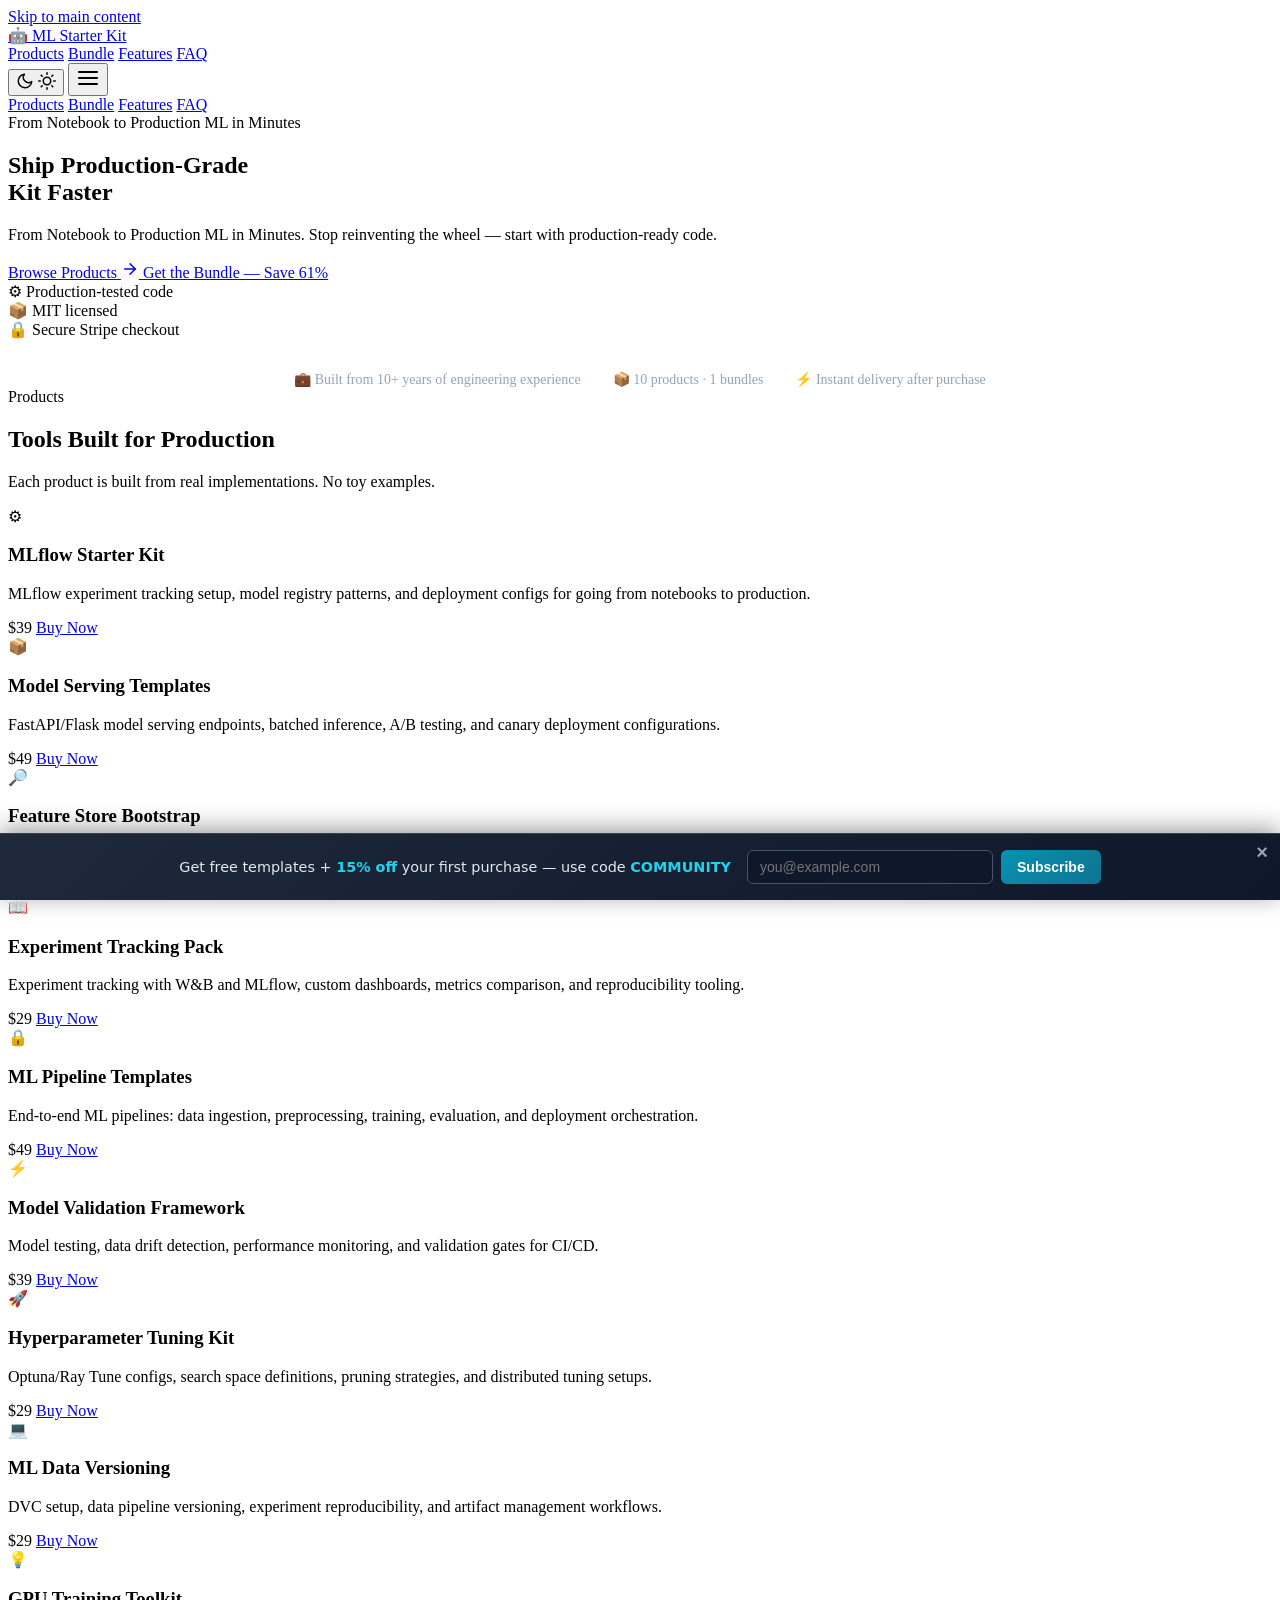
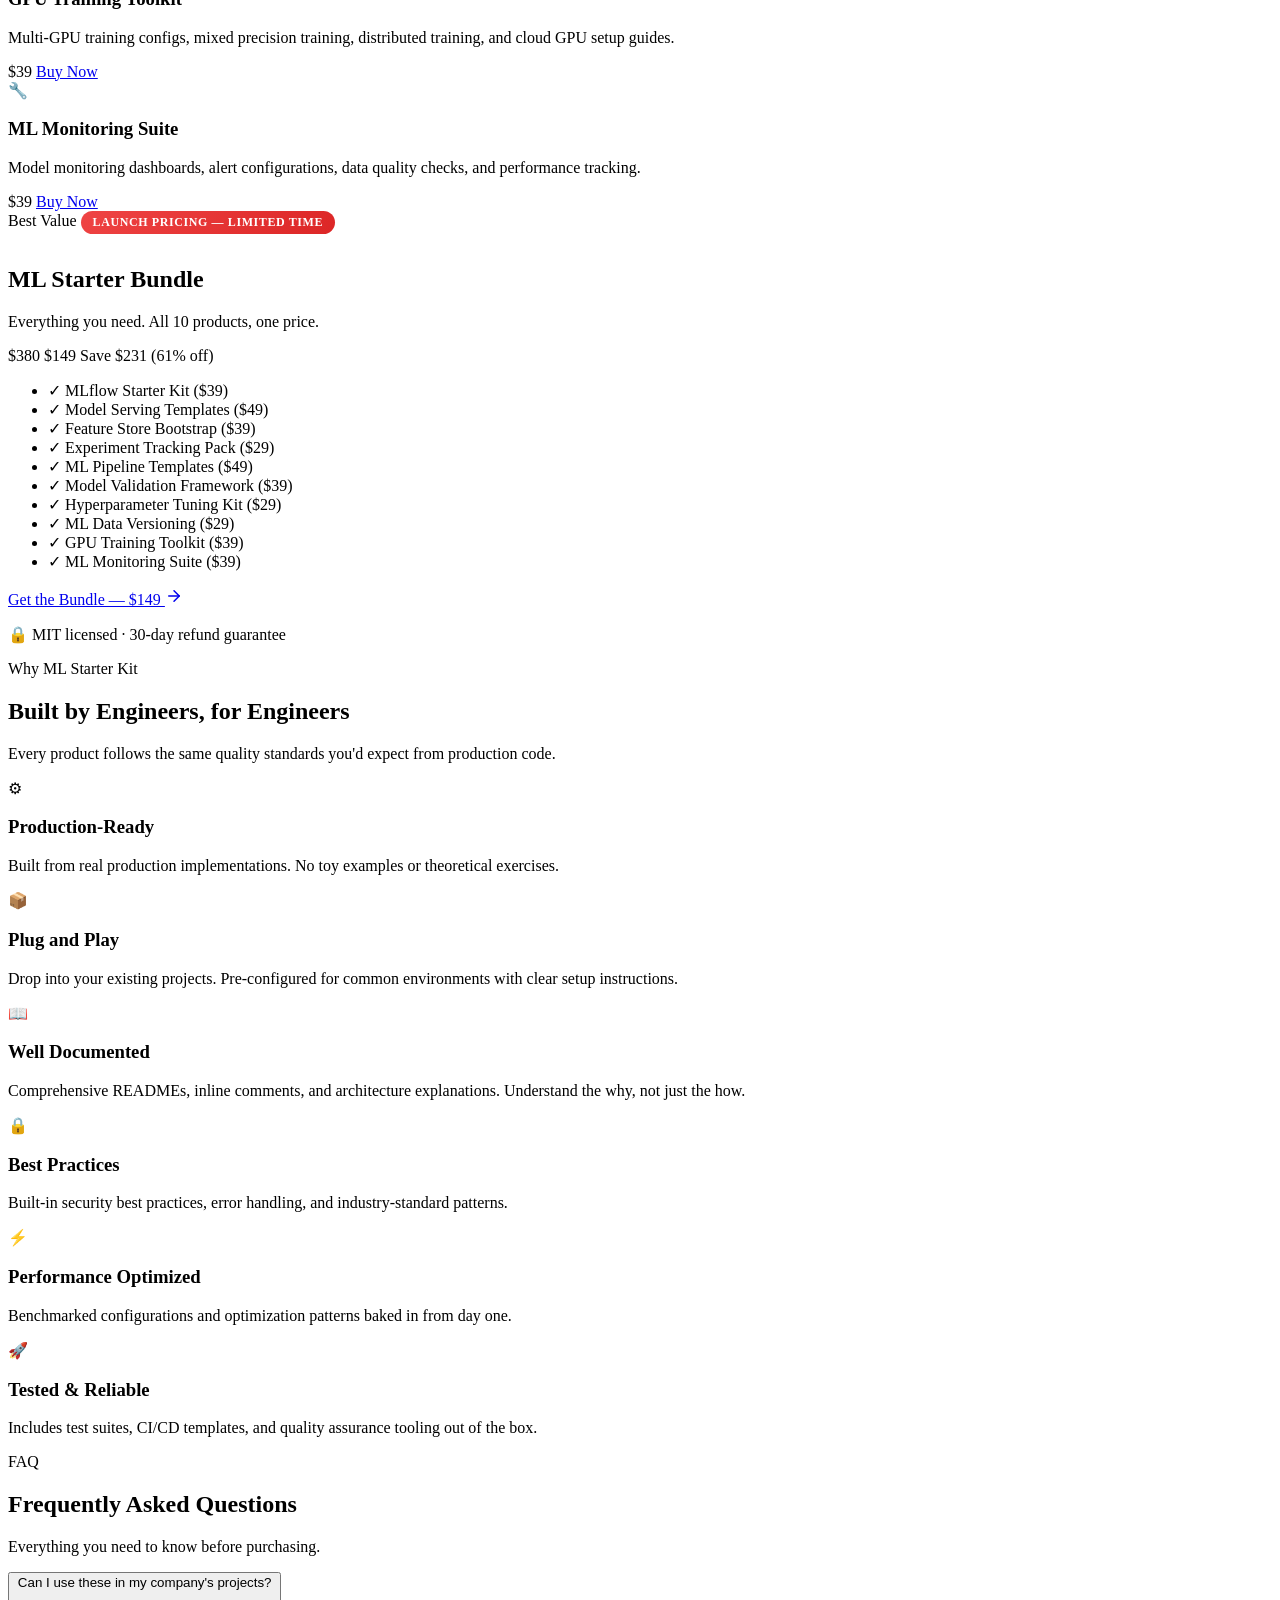
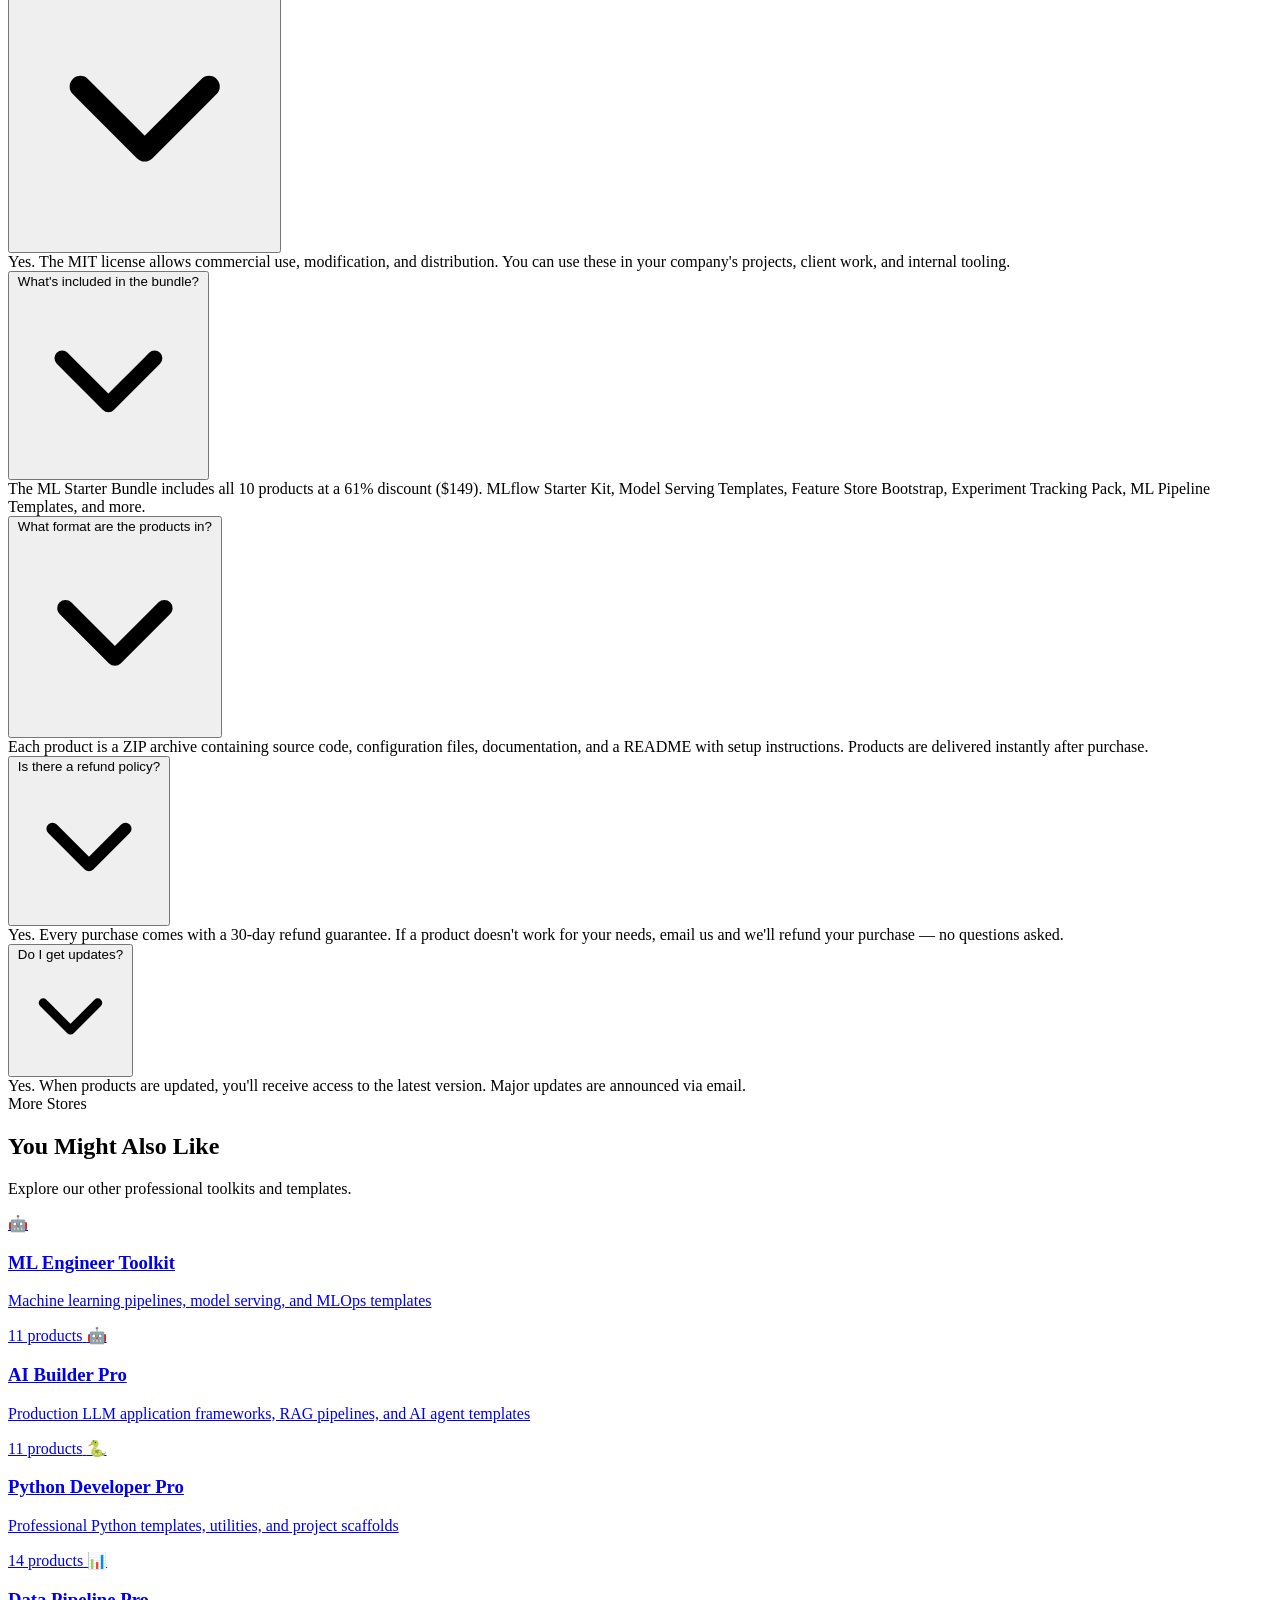
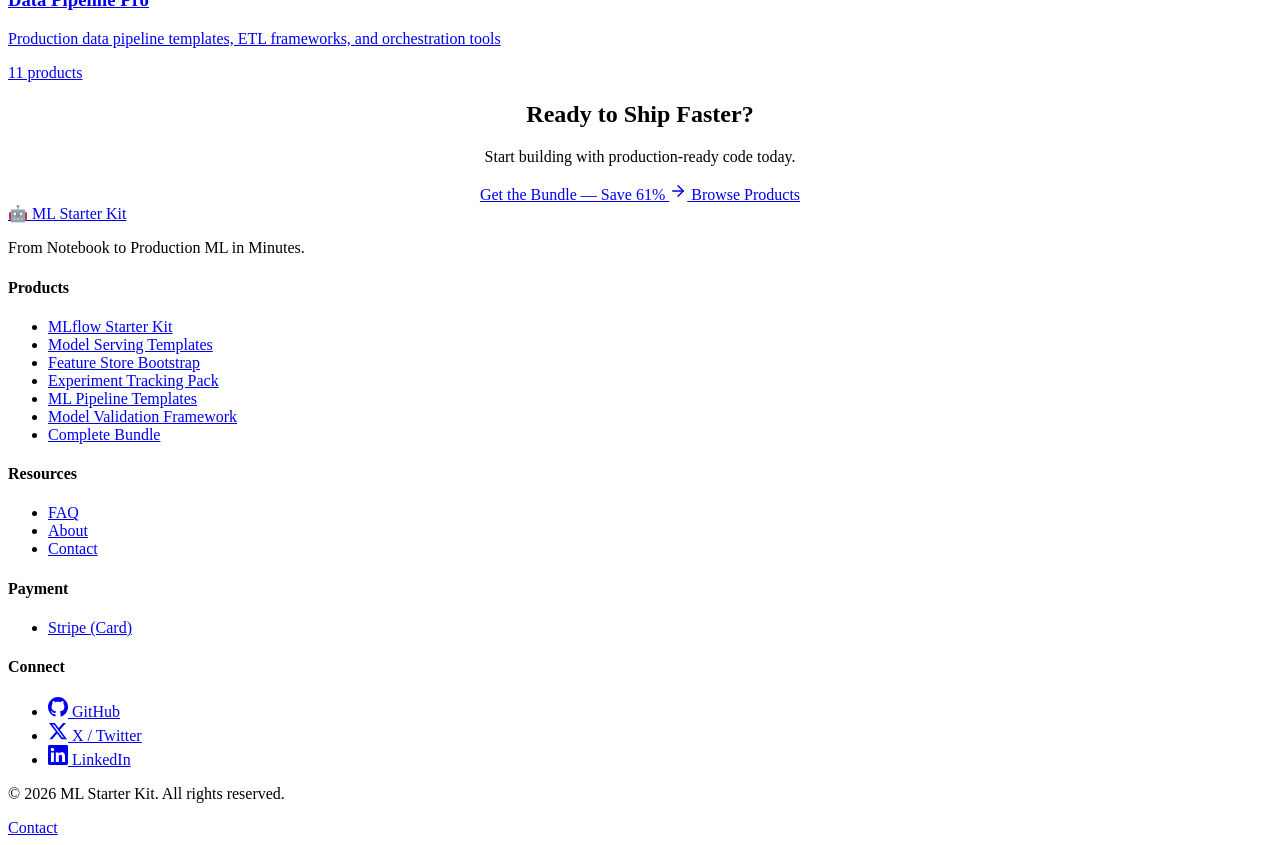
==== index.html @ 9205cdf5 "Add index.html" ====
<!DOCTYPE html>
<html lang="en" data-theme="dark">
<head>
  <meta charset="UTF-8">
  <meta name="viewport" content="width=device-width, initial-scale=1.0">
  <meta name="description" content="From Notebook to Production ML in Minutes. Professional tools, templates, and guides you can deploy immediately.">
  <meta name="keywords" content="machine learning starter, ML beginner, MLflow, model serving, feature store, ML pipeline, experiment tracking">
  <meta name="author" content="ML Starter Kit">

  <link rel="canonical" href="https://inity13.github.io/ml-starter-kit/">
  <meta name="theme-color" content="#8b5cf6">

  <meta property="og:title" content="ML Starter Kit — From Notebook to Production ML in Minutes">
  <meta property="og:description" content="From Notebook to Production ML in Minutes. Ship faster with production-ready code.">
  <meta property="og:type" content="website">
  <meta property="og:url" content="https://inity13.github.io/ml-starter-kit/">
  <meta property="og:image" content="https://inity13.github.io/ml-starter-kit/og-image.svg">
  <meta property="og:site_name" content="ML Starter Kit">

  <meta name="twitter:card" content="summary_large_image">
  <meta name="twitter:title" content="ML Starter Kit — From Notebook to Production ML in Minutes">
  <meta name="twitter:description" content="From Notebook to Production ML in Minutes">
  <meta name="twitter:image" content="https://inity13.github.io/ml-starter-kit/og-image.svg">
  <meta name="twitter:site" content="@DatanestDev">

  <title>ML Starter Kit — From Notebook to Production ML in Minutes</title>
  <link rel="icon" type="image/svg+xml" href="favicon.svg">
  <link rel="apple-touch-icon" href="og-image.svg">
  <link rel="stylesheet" href="style.css">

  <script type="application/ld+json">
  {
    "@context": "https://schema.org",
    "@type": "WebSite",
    "name": "ML Starter Kit",
    "url": "https://inity13.github.io/ml-starter-kit",
    "description": "From Notebook to Production ML in Minutes"
  }
  </script>
  <script type="application/ld+json">
  {
    "@context": "https://schema.org",
    "@type": "ItemList",
    "name": "ML Starter Kit Products",
    "itemListElement": [
      {
        "@type": "ListItem",
        "position": 1,
        "item": {
          "@type": "Product",
          "name": "MLflow Starter Kit",
          "description": "MLflow experiment tracking setup, model registry patterns, and deployment configs for going from notebooks to production",
          "image": "https://inity13.github.io/ml-starter-kit/og-image.svg",
          "url": "PENDING",
          "brand": { "@type": "Brand", "name": "ML Starter Kit" },
          "offers": {
            "@type": "Offer",
            "price": "39.00",
            "priceCurrency": "USD",
            "availability": "https://schema.org/InStock",
            "url": "PENDING",
            "seller": { "@type": "Organization", "name": "ML Starter Kit" }
          }
        }
      },
      {
        "@type": "ListItem",
        "position": 2,
        "item": {
          "@type": "Product",
          "name": "Model Serving Templates",
          "description": "FastAPI/Flask model serving endpoints, batched inference, A/B testing, and canary deployment configurations.",
          "image": "https://inity13.github.io/ml-starter-kit/og-image.svg",
          "url": "PENDING",
          "brand": { "@type": "Brand", "name": "ML Starter Kit" },
          "offers": {
            "@type": "Offer",
            "price": "49.00",
            "priceCurrency": "USD",
            "availability": "https://schema.org/InStock",
            "url": "PENDING",
            "seller": { "@type": "Organization", "name": "ML Starter Kit" }
          }
        }
      },
      {
        "@type": "ListItem",
        "position": 3,
        "item": {
          "@type": "Product",
          "name": "Feature Store Bootstrap",
          "description": "Feature store patterns using Feast, feature engineering pipelines, and offline/online serving configurations.",
          "image": "https://inity13.github.io/ml-starter-kit/og-image.svg",
          "url": "PENDING",
          "brand": { "@type": "Brand", "name": "ML Starter Kit" },
          "offers": {
            "@type": "Offer",
            "price": "39.00",
            "priceCurrency": "USD",
            "availability": "https://schema.org/InStock",
            "url": "PENDING",
            "seller": { "@type": "Organization", "name": "ML Starter Kit" }
          }
        }
      },
      {
        "@type": "ListItem",
        "position": 4,
        "item": {
          "@type": "Product",
          "name": "Experiment Tracking Pack",
          "description": "Experiment tracking with W&B and MLflow, custom dashboards, metrics comparison, and reproducibility tooling.",
          "image": "https://inity13.github.io/ml-starter-kit/og-image.svg",
          "url": "PENDING",
          "brand": { "@type": "Brand", "name": "ML Starter Kit" },
          "offers": {
            "@type": "Offer",
            "price": "29.00",
            "priceCurrency": "USD",
            "availability": "https://schema.org/InStock",
            "url": "PENDING",
            "seller": { "@type": "Organization", "name": "ML Starter Kit" }
          }
        }
      },
      {
        "@type": "ListItem",
        "position": 5,
        "item": {
          "@type": "Product",
          "name": "ML Pipeline Templates",
          "description": "End-to-end ML pipelines: data ingestion, preprocessing, training, evaluation, and deployment orchestration.",
          "image": "https://inity13.github.io/ml-starter-kit/og-image.svg",
          "url": "PENDING",
          "brand": { "@type": "Brand", "name": "ML Starter Kit" },
          "offers": {
            "@type": "Offer",
            "price": "49.00",
            "priceCurrency": "USD",
            "availability": "https://schema.org/InStock",
            "url": "PENDING",
            "seller": { "@type": "Organization", "name": "ML Starter Kit" }
          }
        }
      },
      {
        "@type": "ListItem",
        "position": 6,
        "item": {
          "@type": "Product",
          "name": "Model Validation Framework",
          "description": "Model testing, data drift detection, performance monitoring, and validation gates for CI/CD.",
          "image": "https://inity13.github.io/ml-starter-kit/og-image.svg",
          "url": "PENDING",
          "brand": { "@type": "Brand", "name": "ML Starter Kit" },
          "offers": {
            "@type": "Offer",
            "price": "39.00",
            "priceCurrency": "USD",
            "availability": "https://schema.org/InStock",
            "url": "PENDING",
            "seller": { "@type": "Organization", "name": "ML Starter Kit" }
          }
        }
      },
      {
        "@type": "ListItem",
        "position": 7,
        "item": {
          "@type": "Product",
          "name": "Hyperparameter Tuning Kit",
          "description": "Optuna/Ray Tune configs, search space definitions, pruning strategies, and distributed tuning setups.",
          "image": "https://inity13.github.io/ml-starter-kit/og-image.svg",
          "url": "PENDING",
          "brand": { "@type": "Brand", "name": "ML Starter Kit" },
          "offers": {
            "@type": "Offer",
            "price": "29.00",
            "priceCurrency": "USD",
            "availability": "https://schema.org/InStock",
            "url": "PENDING",
            "seller": { "@type": "Organization", "name": "ML Starter Kit" }
          }
        }
      },
      {
        "@type": "ListItem",
        "position": 8,
        "item": {
          "@type": "Product",
          "name": "ML Data Versioning",
          "description": "DVC setup, data pipeline versioning, experiment reproducibility, and artifact management workflows.",
          "image": "https://inity13.github.io/ml-starter-kit/og-image.svg",
          "url": "PENDING",
          "brand": { "@type": "Brand", "name": "ML Starter Kit" },
          "offers": {
            "@type": "Offer",
            "price": "29.00",
            "priceCurrency": "USD",
            "availability": "https://schema.org/InStock",
            "url": "PENDING",
            "seller": { "@type": "Organization", "name": "ML Starter Kit" }
          }
        }
      },
      {
        "@type": "ListItem",
        "position": 9,
        "item": {
          "@type": "Product",
          "name": "GPU Training Toolkit",
          "description": "Multi-GPU training configs, mixed precision training, distributed training, and cloud GPU setup guides.",
          "image": "https://inity13.github.io/ml-starter-kit/og-image.svg",
          "url": "PENDING",
          "brand": { "@type": "Brand", "name": "ML Starter Kit" },
          "offers": {
            "@type": "Offer",
            "price": "39.00",
            "priceCurrency": "USD",
            "availability": "https://schema.org/InStock",
            "url": "PENDING",
            "seller": { "@type": "Organization", "name": "ML Starter Kit" }
          }
        }
      },
      {
        "@type": "ListItem",
        "position": 10,
        "item": {
          "@type": "Product",
          "name": "ML Monitoring Suite",
          "description": "Model monitoring dashboards, alert configurations, data quality checks, and performance tracking.",
          "image": "https://inity13.github.io/ml-starter-kit/og-image.svg",
          "url": "PENDING",
          "brand": { "@type": "Brand", "name": "ML Starter Kit" },
          "offers": {
            "@type": "Offer",
            "price": "39.00",
            "priceCurrency": "USD",
            "availability": "https://schema.org/InStock",
            "url": "PENDING",
            "seller": { "@type": "Organization", "name": "ML Starter Kit" }
          }
        }
      }
    ]
  }
  </script>
  <!-- analytics-injector-start -->
<script defer data-domain="inity13.github.io" src="https://plausible.io/js/script.js"></script>
<!-- analytics-injector-end -->
</head>
<body>
  <a href="#main" class="skip-link">Skip to main content</a>

  <header class="site-header" role="banner">
    <div class="container header-inner">
      <a href="#" class="logo" aria-label="ML Starter Kit home">
        <span class="logo-icon" aria-hidden="true">&#129302;</span>
        ML Starter Kit
      </a>
      <nav class="nav-desktop" aria-label="Main navigation">
        <a href="#products">Products</a>
        <a href="#bundle">Bundle</a>
        <a href="#features">Features</a>
        <a href="#faq">FAQ</a>
      </nav>
      <div class="header-actions">
        <button class="theme-toggle" aria-label="Toggle dark/light mode">
          <svg class="icon-moon" width="18" height="18" viewBox="0 0 24 24" fill="none" stroke="currentColor" stroke-width="2" stroke-linecap="round" stroke-linejoin="round" aria-hidden="true"><path d="M21 12.79A9 9 0 1111.21 3 7 7 0 0021 12.79z"/></svg>
          <svg class="icon-sun" width="18" height="18" viewBox="0 0 24 24" fill="none" stroke="currentColor" stroke-width="2" stroke-linecap="round" stroke-linejoin="round" aria-hidden="true"><circle cx="12" cy="12" r="5"/><line x1="12" y1="1" x2="12" y2="3"/><line x1="12" y1="21" x2="12" y2="23"/><line x1="4.22" y1="4.22" x2="5.64" y2="5.64"/><line x1="18.36" y1="18.36" x2="19.78" y2="19.78"/><line x1="1" y1="12" x2="3" y2="12"/><line x1="21" y1="12" x2="23" y2="12"/><line x1="4.22" y1="19.78" x2="5.64" y2="18.36"/><line x1="18.36" y1="5.64" x2="19.78" y2="4.22"/></svg>
        </button>
        <button class="mobile-menu-btn" id="mobile-menu-btn" aria-label="Toggle menu" aria-expanded="false" aria-controls="mobile-nav">
          <svg width="24" height="24" viewBox="0 0 24 24" fill="none" stroke="currentColor" stroke-width="2" stroke-linecap="round" stroke-linejoin="round" aria-hidden="true"><line x1="3" y1="6" x2="21" y2="6"/><line x1="3" y1="12" x2="21" y2="12"/><line x1="3" y1="18" x2="21" y2="18"/></svg>
        </button>
      </div>
    </div>
    <nav class="nav-mobile" id="mobile-nav" aria-label="Mobile navigation">
      <a href="#products">Products</a>
      <a href="#bundle">Bundle</a>
      <a href="#features">Features</a>
      <a href="#faq">FAQ</a>
    </nav>
  </header>

  <main id="main">
    <section class="hero" aria-labelledby="hero-heading">
      <div class="hero-grid" aria-hidden="true"></div>
      <div class="container hero-content">
        <div class="hero-badge">
          <span class="pulse-dot" aria-hidden="true"></span>
          From Notebook to Production ML in Minutes
        </div>
        <h1 id="hero-heading">
          Ship <span class="gradient-text">Production-Grade</span><br>Kit Faster
        </h1>
        <p class="hero-subtitle">
          From Notebook to Production ML in Minutes. Stop reinventing the wheel — start with production-ready code.
        </p>
        <div class="hero-actions">
          <a href="#products" class="btn btn-primary btn-lg">
            Browse Products
            <svg width="18" height="18" viewBox="0 0 24 24" fill="none" stroke="currentColor" stroke-width="2" stroke-linecap="round" stroke-linejoin="round" aria-hidden="true"><line x1="5" y1="12" x2="19" y2="12"/><polyline points="12 5 19 12 12 19"/></svg>
          </a>
          <a href="PENDING" class="btn btn-secondary btn-lg">
            Get the Bundle — Save 61%
          </a>
        </div>
        <div class="trust-indicators">
          <div class="trust-item">
            <span class="trust-icon" aria-hidden="true">&#9881;</span>
            <span>Production-tested code</span>
          </div>
          <div class="trust-item">
            <span class="trust-icon" aria-hidden="true">&#128230;</span>
            <span>MIT licensed</span>
          </div>
          <div class="trust-item">
            <span class="trust-icon" aria-hidden="true">&#128274;</span>
            <span>Secure Stripe checkout</span>
          </div>
        </div>

        <div class="social-proof" style="margin-top: 2rem; display: flex; gap: 2rem; justify-content: center; flex-wrap: wrap; font-size: 0.875rem; color: var(--color-text-muted, #94a3b8);">
          <span>&#128188; Built from 10+ years of engineering experience</span>
          <span>&#128230; 10 products &middot; 1 bundles</span>
          <span>&#9889; Instant delivery after purchase</span>
        </div>
      </div>
    </section>

    <section class="section" id="products" aria-labelledby="products-heading">
      <div class="container">
        <div class="section-header">
          <span class="section-label">Products</span>
          <h2 id="products-heading">Tools Built for Production</h2>
          <p>Each product is built from real implementations. No toy examples.</p>
        </div>
        <div class="products-grid">
          <article class="product-card reveal" style="--card-gradient: linear-gradient(135deg, #f97316, #ea580c)">
            <span class="product-card-icon" aria-hidden="true">&#9881;</span>
            <h3>MLflow Starter Kit</h3>
            <p class="tagline">MLflow experiment tracking setup, model registry patterns, and deployment configs for going from notebooks to production.</p>
            <div class="price-row">
              <span class="price"><span class="currency">$</span>39</span>
              <a href="PENDING" class="btn btn-primary btn-sm">Buy Now</a>
            </div>
          </article>

          <article class="product-card reveal reveal-delay-1" style="--card-gradient: linear-gradient(135deg, #3b82f6, #2563eb)">
            <span class="product-card-icon" aria-hidden="true">&#128230;</span>
            <h3>Model Serving Templates</h3>
            <p class="tagline">FastAPI/Flask model serving endpoints, batched inference, A/B testing, and canary deployment configurations.</p>
            <div class="price-row">
              <span class="price"><span class="currency">$</span>49</span>
              <a href="PENDING" class="btn btn-primary btn-sm">Buy Now</a>
            </div>
          </article>

          <article class="product-card reveal reveal-delay-2" style="--card-gradient: linear-gradient(135deg, #ef4444, #dc2626)">
            <span class="product-card-icon" aria-hidden="true">&#128270;</span>
            <h3>Feature Store Bootstrap</h3>
            <p class="tagline">Feature store patterns using Feast, feature engineering pipelines, and offline/online serving configurations.</p>
            <div class="price-row">
              <span class="price"><span class="currency">$</span>39</span>
              <a href="PENDING" class="btn btn-primary btn-sm">Buy Now</a>
            </div>
          </article>

          <article class="product-card reveal reveal-delay-3" style="--card-gradient: linear-gradient(135deg, #10b981, #059669)">
            <span class="product-card-icon" aria-hidden="true">&#128214;</span>
            <h3>Experiment Tracking Pack</h3>
            <p class="tagline">Experiment tracking with W&B and MLflow, custom dashboards, metrics comparison, and reproducibility tooling.</p>
            <div class="price-row">
              <span class="price"><span class="currency">$</span>29</span>
              <a href="PENDING" class="btn btn-primary btn-sm">Buy Now</a>
            </div>
          </article>

          <article class="product-card reveal reveal-delay-0" style="--card-gradient: linear-gradient(135deg, #8b5cf6, #7c3aed)">
            <span class="product-card-icon" aria-hidden="true">&#128274;</span>
            <h3>ML Pipeline Templates</h3>
            <p class="tagline">End-to-end ML pipelines: data ingestion, preprocessing, training, evaluation, and deployment orchestration.</p>
            <div class="price-row">
              <span class="price"><span class="currency">$</span>49</span>
              <a href="PENDING" class="btn btn-primary btn-sm">Buy Now</a>
            </div>
          </article>

          <article class="product-card reveal reveal-delay-1" style="--card-gradient: linear-gradient(135deg, #ec4899, #db2777)">
            <span class="product-card-icon" aria-hidden="true">&#9889;</span>
            <h3>Model Validation Framework</h3>
            <p class="tagline">Model testing, data drift detection, performance monitoring, and validation gates for CI/CD.</p>
            <div class="price-row">
              <span class="price"><span class="currency">$</span>39</span>
              <a href="PENDING" class="btn btn-primary btn-sm">Buy Now</a>
            </div>
          </article>

          <article class="product-card reveal reveal-delay-2" style="--card-gradient: linear-gradient(135deg, #14b8a6, #0d9488)">
            <span class="product-card-icon" aria-hidden="true">&#128640;</span>
            <h3>Hyperparameter Tuning Kit</h3>
            <p class="tagline">Optuna/Ray Tune configs, search space definitions, pruning strategies, and distributed tuning setups.</p>
            <div class="price-row">
              <span class="price"><span class="currency">$</span>29</span>
              <a href="PENDING" class="btn btn-primary btn-sm">Buy Now</a>
            </div>
          </article>

          <article class="product-card reveal reveal-delay-3" style="--card-gradient: linear-gradient(135deg, #f59e0b, #d97706)">
            <span class="product-card-icon" aria-hidden="true">&#128187;</span>
            <h3>ML Data Versioning</h3>
            <p class="tagline">DVC setup, data pipeline versioning, experiment reproducibility, and artifact management workflows.</p>
            <div class="price-row">
              <span class="price"><span class="currency">$</span>29</span>
              <a href="PENDING" class="btn btn-primary btn-sm">Buy Now</a>
            </div>
          </article>

          <article class="product-card reveal reveal-delay-0" style="--card-gradient: linear-gradient(135deg, #6366f1, #4f46e5)">
            <span class="product-card-icon" aria-hidden="true">&#128161;</span>
            <h3>GPU Training Toolkit</h3>
            <p class="tagline">Multi-GPU training configs, mixed precision training, distributed training, and cloud GPU setup guides.</p>
            <div class="price-row">
              <span class="price"><span class="currency">$</span>39</span>
              <a href="PENDING" class="btn btn-primary btn-sm">Buy Now</a>
            </div>
          </article>

          <article class="product-card reveal reveal-delay-1" style="--card-gradient: linear-gradient(135deg, #06b6d4, #0891b2)">
            <span class="product-card-icon" aria-hidden="true">&#128295;</span>
            <h3>ML Monitoring Suite</h3>
            <p class="tagline">Model monitoring dashboards, alert configurations, data quality checks, and performance tracking.</p>
            <div class="price-row">
              <span class="price"><span class="currency">$</span>39</span>
              <a href="PENDING" class="btn btn-primary btn-sm">Buy Now</a>
            </div>
          </article>
        </div>
      </div>
    </section>

    <section class="section bundle-section" id="bundle" aria-labelledby="bundle-heading">
      <div class="container">
        <div class="bundle-card">
          <span class="section-label">Best Value</span>
          <div style="display: inline-block; background: linear-gradient(135deg, #ef4444, #dc2626); color: white; padding: 0.25rem 0.75rem; border-radius: 9999px; font-size: 0.75rem; font-weight: 700; text-transform: uppercase; letter-spacing: 0.05em; margin-bottom: 0.75rem;">Launch Pricing — Limited Time</div>
          <h2 id="bundle-heading">ML Starter Bundle</h2>
          <p class="tagline">Everything you need. All 10 products, one price.</p>
          <div class="bundle-pricing">
            <span class="bundle-original-price">$380</span>
            <span class="bundle-price">$149</span>
            <span class="bundle-savings">Save $231 (61% off)</span>
          </div>
          <ul class="bundle-includes" aria-label="Bundle includes">
            <li><span class="check" aria-hidden="true">&#10003;</span> MLflow Starter Kit ($39)</li>
            <li><span class="check" aria-hidden="true">&#10003;</span> Model Serving Templates ($49)</li>
            <li><span class="check" aria-hidden="true">&#10003;</span> Feature Store Bootstrap ($39)</li>
            <li><span class="check" aria-hidden="true">&#10003;</span> Experiment Tracking Pack ($29)</li>
            <li><span class="check" aria-hidden="true">&#10003;</span> ML Pipeline Templates ($49)</li>
            <li><span class="check" aria-hidden="true">&#10003;</span> Model Validation Framework ($39)</li>
            <li><span class="check" aria-hidden="true">&#10003;</span> Hyperparameter Tuning Kit ($29)</li>
            <li><span class="check" aria-hidden="true">&#10003;</span> ML Data Versioning ($29)</li>
            <li><span class="check" aria-hidden="true">&#10003;</span> GPU Training Toolkit ($39)</li>
            <li><span class="check" aria-hidden="true">&#10003;</span> ML Monitoring Suite ($39)</li>
          </ul>
          <div class="bundle-actions">
            <a href="PENDING" class="btn btn-bundle">
              Get the Bundle — $149
              <svg width="18" height="18" viewBox="0 0 24 24" fill="none" stroke="currentColor" stroke-width="2" stroke-linecap="round" stroke-linejoin="round" aria-hidden="true"><line x1="5" y1="12" x2="19" y2="12"/><polyline points="12 5 19 12 12 19"/></svg>
            </a>
          </div>
          <p class="bundle-guarantee">&#128274; MIT licensed &middot; 30-day refund guarantee</p>
        </div>
      </div>
    </section>

    <section class="section" id="features" aria-labelledby="features-heading">
      <div class="container">
        <div class="section-header">
          <span class="section-label">Why ML Starter Kit</span>
          <h2 id="features-heading">Built by Engineers, for Engineers</h2>
          <p>Every product follows the same quality standards you'd expect from production code.</p>
        </div>
        <div class="features-grid">
          <div class="feature-card reveal">
            <span class="feature-card-icon" aria-hidden="true">&#9881;</span>
            <h3>Production-Ready</h3>
            <p>Built from real production implementations. No toy examples or theoretical exercises.</p>
          </div>
          <div class="feature-card reveal reveal-delay-1">
            <span class="feature-card-icon" aria-hidden="true">&#128230;</span>
            <h3>Plug and Play</h3>
            <p>Drop into your existing projects. Pre-configured for common environments with clear setup instructions.</p>
          </div>
          <div class="feature-card reveal reveal-delay-2">
            <span class="feature-card-icon" aria-hidden="true">&#128214;</span>
            <h3>Well Documented</h3>
            <p>Comprehensive READMEs, inline comments, and architecture explanations. Understand the why, not just the how.</p>
          </div>
          <div class="feature-card reveal reveal-delay-3">
            <span class="feature-card-icon" aria-hidden="true">&#128274;</span>
            <h3>Best Practices</h3>
            <p>Built-in security best practices, error handling, and industry-standard patterns.</p>
          </div>
          <div class="feature-card reveal reveal-delay-4">
            <span class="feature-card-icon" aria-hidden="true">&#9889;</span>
            <h3>Performance Optimized</h3>
            <p>Benchmarked configurations and optimization patterns baked in from day one.</p>
          </div>
          <div class="feature-card reveal reveal-delay-5">
            <span class="feature-card-icon" aria-hidden="true">&#128640;</span>
            <h3>Tested &amp; Reliable</h3>
            <p>Includes test suites, CI/CD templates, and quality assurance tooling out of the box.</p>
          </div>
        </div>
      </div>
    </section>

    <section class="section faq-section" id="faq" aria-labelledby="faq-heading">
      <div class="container">
        <div class="section-header">
          <span class="section-label">FAQ</span>
          <h2 id="faq-heading">Frequently Asked Questions</h2>
          <p>Everything you need to know before purchasing.</p>
        </div>
        <div class="faq-list" role="list">
          <div class="faq-item" role="listitem">
            <button class="faq-question" aria-expanded="false">
              Can I use these in my company's projects?
              <svg class="faq-chevron" viewBox="0 0 24 24" fill="none" stroke="currentColor" stroke-width="2" stroke-linecap="round" stroke-linejoin="round" aria-hidden="true"><polyline points="6 9 12 15 18 9"/></svg>
            </button>
            <div class="faq-answer" role="region">
              <div class="faq-answer-inner">Yes. The MIT license allows commercial use, modification, and distribution. You can use these in your company's projects, client work, and internal tooling.</div>
            </div>
          </div>

          <div class="faq-item" role="listitem">
            <button class="faq-question" aria-expanded="false">
              What's included in the bundle?
              <svg class="faq-chevron" viewBox="0 0 24 24" fill="none" stroke="currentColor" stroke-width="2" stroke-linecap="round" stroke-linejoin="round" aria-hidden="true"><polyline points="6 9 12 15 18 9"/></svg>
            </button>
            <div class="faq-answer" role="region">
              <div class="faq-answer-inner">The ML Starter Bundle includes all 10 products at a 61% discount ($149). MLflow Starter Kit, Model Serving Templates, Feature Store Bootstrap, Experiment Tracking Pack, ML Pipeline Templates, and more.</div>
            </div>
          </div>

          <div class="faq-item" role="listitem">
            <button class="faq-question" aria-expanded="false">
              What format are the products in?
              <svg class="faq-chevron" viewBox="0 0 24 24" fill="none" stroke="currentColor" stroke-width="2" stroke-linecap="round" stroke-linejoin="round" aria-hidden="true"><polyline points="6 9 12 15 18 9"/></svg>
            </button>
            <div class="faq-answer" role="region">
              <div class="faq-answer-inner">Each product is a ZIP archive containing source code, configuration files, documentation, and a README with setup instructions. Products are delivered instantly after purchase.</div>
            </div>
          </div>

          <div class="faq-item" role="listitem">
            <button class="faq-question" aria-expanded="false">
              Is there a refund policy?
              <svg class="faq-chevron" viewBox="0 0 24 24" fill="none" stroke="currentColor" stroke-width="2" stroke-linecap="round" stroke-linejoin="round" aria-hidden="true"><polyline points="6 9 12 15 18 9"/></svg>
            </button>
            <div class="faq-answer" role="region">
              <div class="faq-answer-inner">Yes. Every purchase comes with a 30-day refund guarantee. If a product doesn't work for your needs, email us and we'll refund your purchase — no questions asked.</div>
            </div>
          </div>

          <div class="faq-item" role="listitem">
            <button class="faq-question" aria-expanded="false">
              Do I get updates?
              <svg class="faq-chevron" viewBox="0 0 24 24" fill="none" stroke="currentColor" stroke-width="2" stroke-linecap="round" stroke-linejoin="round" aria-hidden="true"><polyline points="6 9 12 15 18 9"/></svg>
            </button>
            <div class="faq-answer" role="region">
              <div class="faq-answer-inner">Yes. When products are updated, you'll receive access to the latest version. Major updates are announced via email.</div>
            </div>
          </div>
        </div>
      </div>
    </section>

    <section class="section cross-sell-section" aria-labelledby="cross-sell-heading">
      <div class="container">
        <div class="section-header">
          <span class="section-label">More Stores</span>
          <h2 id="cross-sell-heading">You Might Also Like</h2>
          <p>Explore our other professional toolkits and templates.</p>
        </div>
        <div class="cross-sell-grid">
            <a href="https://inity13.github.io/ml-engineer-toolkit/" class="cross-sell-card" target="_blank" rel="noopener">
              <span class="cross-sell-icon" aria-hidden="true">&#129302;</span>
              <h3>ML Engineer Toolkit</h3>
              <p>Machine learning pipelines, model serving, and MLOps templates</p>
              <span class="cross-sell-meta">11 products</span>
            </a>
            <a href="https://inity13.github.io/ai-builder-pro/" class="cross-sell-card" target="_blank" rel="noopener">
              <span class="cross-sell-icon" aria-hidden="true">&#129302;</span>
              <h3>AI Builder Pro</h3>
              <p>Production LLM application frameworks, RAG pipelines, and AI agent templates</p>
              <span class="cross-sell-meta">11 products</span>
            </a>
            <a href="https://inity13.github.io/python-developer-pro/" class="cross-sell-card" target="_blank" rel="noopener">
              <span class="cross-sell-icon" aria-hidden="true">&#128013;</span>
              <h3>Python Developer Pro</h3>
              <p>Professional Python templates, utilities, and project scaffolds</p>
              <span class="cross-sell-meta">14 products</span>
            </a>
            <a href="https://inity13.github.io/data-pipeline-pro/" class="cross-sell-card" target="_blank" rel="noopener">
              <span class="cross-sell-icon" aria-hidden="true">&#128202;</span>
              <h3>Data Pipeline Pro</h3>
              <p>Production data pipeline templates, ETL frameworks, and orchestration tools</p>
              <span class="cross-sell-meta">11 products</span>
            </a>
        </div>
      </div>
    </section>
    <section class="section" aria-labelledby="cta-heading" style="text-align: center;">
      <div class="container">
        <div class="section-header">
          <h2 id="cta-heading">Ready to Ship Faster?</h2>
          <p>Start building with production-ready code today.</p>
        </div>
        <div class="hero-actions" style="justify-content: center;">
          <a href="PENDING" class="btn btn-bundle">
            Get the Bundle — Save 61%
            <svg width="18" height="18" viewBox="0 0 24 24" fill="none" stroke="currentColor" stroke-width="2" stroke-linecap="round" stroke-linejoin="round" aria-hidden="true"><line x1="5" y1="12" x2="19" y2="12"/><polyline points="12 5 19 12 12 19"/></svg>
          </a>
          <a href="#products" class="btn btn-secondary btn-lg">Browse Products</a>
        </div>
      </div>
    </section>
  </main>

  <footer class="site-footer" role="contentinfo">
    <div class="container">
      <div class="footer-grid">
        <div class="footer-brand">
          <a href="#" class="logo" aria-label="ML Starter Kit home">
            <span class="logo-icon" aria-hidden="true">&#129302;</span>
            ML Starter Kit
          </a>
          <p>From Notebook to Production ML in Minutes.</p>
        </div>
        <div class="footer-column">
          <h4>Products</h4>
          <ul>
            <li><a href="#products">MLflow Starter Kit</a></li>
            <li><a href="#products">Model Serving Templates</a></li>
            <li><a href="#products">Feature Store Bootstrap</a></li>
            <li><a href="#products">Experiment Tracking Pack</a></li>
            <li><a href="#products">ML Pipeline Templates</a></li>
            <li><a href="#products">Model Validation Framework</a></li>
            <li><a href="#bundle">Complete Bundle</a></li>
          </ul>
        </div>
        <div class="footer-column">
          <h4>Resources</h4>
          <ul>
            <li><a href="#faq">FAQ</a></li>
            <li><a href="about.html">About</a></li>
            <li><a href="mailto:megafolder122122@hotmail.com">Contact</a></li>
          </ul>
        </div>
        <div class="footer-column">
          <h4>Payment</h4>
          <ul>
            <li><a href="PENDING">Stripe (Card)</a></li>
          </ul>
        </div>
        <div class="footer-column">
          <h4>Connect</h4>
          <ul>
            <li><a href="https://github.com/inity13" target="_blank" rel="noopener"><svg width="20" height="20" viewBox="0 0 24 24" fill="currentColor"><path d="M12 0c-6.626 0-12 5.373-12 12 0 5.302 3.438 9.8 8.207 11.387.599.111.793-.261.793-.577v-2.234c-3.338.726-4.033-1.416-4.033-1.416-.546-1.387-1.333-1.756-1.333-1.756-1.089-.745.083-.729.083-.729 1.205.084 1.839 1.237 1.839 1.237 1.07 1.834 2.807 1.304 3.492.997.107-.775.418-1.305.762-1.604-2.665-.305-5.467-1.334-5.467-5.931 0-1.311.469-2.381 1.236-3.221-.124-.303-.535-1.524.117-3.176 0 0 1.008-.322 3.301 1.23.957-.266 1.983-.399 3.003-.404 1.02.005 2.047.138 3.006.404 2.291-1.552 3.297-1.23 3.297-1.23.653 1.653.242 2.874.118 3.176.77.84 1.235 1.911 1.235 3.221 0 4.609-2.807 5.624-5.479 5.921.43.372.823 1.102.823 2.222v3.293c0 .319.192.694.801.576 4.765-1.589 8.199-6.086 8.199-11.386 0-6.627-5.373-12-12-12z"/></svg> GitHub</a></li>
            <li><a href="https://x.com/DatanestDev" target="_blank" rel="noopener"><svg width="20" height="20" viewBox="0 0 24 24" fill="currentColor"><path d="M18.244 2.25h3.308l-7.227 8.26 8.502 11.24H16.17l-5.214-6.817L4.99 21.75H1.68l7.73-8.835L1.254 2.25H8.08l4.713 6.231zm-1.161 17.52h1.833L7.084 4.126H5.117z"/></svg> X / Twitter</a></li>
            <li><a href="https://linkedin.com/in/jessemikkola" target="_blank" rel="noopener"><svg width="20" height="20" viewBox="0 0 24 24" fill="currentColor"><path d="M20.447 20.452h-3.554v-5.569c0-1.328-.027-3.037-1.852-3.037-1.853 0-2.136 1.445-2.136 2.939v5.667H9.351V9h3.414v1.561h.046c.477-.9 1.637-1.85 3.37-1.85 3.601 0 4.267 2.37 4.267 5.455v6.286zM5.337 7.433c-1.144 0-2.063-.926-2.063-2.065 0-1.138.92-2.063 2.063-2.063 1.14 0 2.064.925 2.064 2.063 0 1.139-.925 2.065-2.064 2.065zm1.782 13.019H3.555V9h3.564v11.452zM22.225 0H1.771C.792 0 0 .774 0 1.729v20.542C0 23.227.792 24 1.771 24h20.451C23.2 24 24 23.227 24 22.271V1.729C24 .774 23.2 0 22.222 0h.003z"/></svg> LinkedIn</a></li>
          </ul>
        </div>
      </div>
      <div class="footer-bottom">
        <p>&copy; 2026 ML Starter Kit. All rights reserved.</p>
        <div class="footer-bottom-links">
          <a href="mailto:megafolder122122@hotmail.com">Contact</a>
        </div>
      </div>
    </div>
  </footer>

  <script src="script.js"></script>
<!-- email-capture-start -->
<style>
#ec-bar{position:fixed;bottom:0;left:0;right:0;z-index:9999;background:linear-gradient(135deg,#1e293b 0%,#0f172a 100%);border-top:1px solid #334155;padding:1rem 1.25rem;display:none;align-items:center;justify-content:center;gap:1rem;flex-wrap:wrap;font-family:system-ui,-apple-system,sans-serif;box-shadow:0 -4px 24px rgba(0,0,0,.4)}
#ec-bar.show{display:flex}
#ec-bar p{margin:0;color:#e2e8f0;font-size:.9rem;font-weight:500}
#ec-bar p span{color:#22d3ee;font-weight:700}
#ec-bar form{display:flex;gap:.5rem;flex-wrap:wrap}
#ec-bar input[type=email]{padding:.5rem .75rem;border-radius:6px;border:1px solid #475569;background:#0f172a;color:#f8fafc;font-size:.875rem;min-width:220px;outline:none}
#ec-bar input[type=email]:focus{border-color:#22d3ee}
#ec-bar button{padding:.5rem 1rem;border:none;border-radius:6px;background:linear-gradient(135deg,#0891b2,#0e7490);color:#fff;font-size:.875rem;font-weight:600;cursor:pointer;white-space:nowrap}
#ec-bar button:hover{opacity:.9}
#ec-bar .ec-close{position:absolute;top:.5rem;right:.75rem;background:none;border:none;color:#94a3b8;font-size:1.25rem;cursor:pointer;padding:0;line-height:1}
#ec-bar .ec-close:hover{color:#f8fafc}
#ec-bar .ec-thanks{color:#4ade80;font-weight:600;font-size:.9rem}
#ec-bar .ec-err{color:#f87171;font-size:.8rem;margin-top:.25rem}
</style>
<div id="ec-bar" role="dialog" aria-label="Email signup">
  <button class="ec-close" aria-label="Close" onclick="document.getElementById('ec-bar').classList.remove('show');localStorage.setItem('datanest_email_captured','1')">&times;</button>
  <p>Get free templates + <span>15% off</span> your first purchase &mdash; use code <span>COMMUNITY</span></p>
  <form id="ec-form">
    <input type="email" name="email" placeholder="you@example.com" required aria-label="Email address">
    <button type="submit">Subscribe</button>
  </form>
</div>
<script>
(function(){
  if(localStorage.getItem("datanest_email_captured"))return;
  var bar=document.getElementById("ec-bar");
  var shown=false;
  function show(){if(!shown){shown=true;bar.classList.add("show")}}
  setTimeout(show,10000);
  var ticking=false;
  window.addEventListener("scroll",function(){
    if(!ticking){ticking=true;requestAnimationFrame(function(){
      ticking=false;
      if(window.scrollY/(document.documentElement.scrollHeight-window.innerHeight)>0.5)show();
    })}
  });
  document.getElementById("ec-form").addEventListener("submit",function(e){
    e.preventDefault();
    var email=e.target.email.value;
    if(!email)return;
    fetch("https://ferovwapilhcpqozqinn.supabase.co/rest/v1/email_subscribers",{
      method:"POST",
      headers:{"Content-Type":"application/json","apikey":"eyJhbGciOiJIUzI1NiIsInR5cCI6IkpXVCJ9.eyJpc3MiOiJzdXBhYmFzZSIsInJlZiI6ImZlcm92d2FwaWxoY3Bxb3pxaW5uIiwicm9sZSI6ImFub24iLCJpYXQiOjE3NzMwMTU3NTYsImV4cCI6MjA4ODU5MTc1Nn0.RhBBxPaAw5Fyzal5m3GY_sdxiIAp_RVJ_ki8CUgPnRY","Authorization":"Bearer eyJhbGciOiJIUzI1NiIsInR5cCI6IkpXVCJ9.eyJpc3MiOiJzdXBhYmFzZSIsInJlZiI6ImZlcm92d2FwaWxoY3Bxb3pxaW5uIiwicm9sZSI6ImFub24iLCJpYXQiOjE3NzMwMTU3NTYsImV4cCI6MjA4ODU5MTc1Nn0.RhBBxPaAw5Fyzal5m3GY_sdxiIAp_RVJ_ki8CUgPnRY","Prefer":"return=minimal"},
      body:JSON.stringify({email:email,store_name:"ML Starter Kit",source:"popup"})
    }).then(function(r){
      if(r.ok){
        bar.innerHTML='<p class="ec-thanks">Thanks! Check your inbox — your discount code is <span>COMMUNITY</span>.</p>';
        localStorage.setItem("datanest_email_captured","1");
        setTimeout(function(){bar.classList.remove("show")},5000);
      }else{
        r.json().then(function(d){
          var msg=(d.message||"").indexOf("duplicate")!==-1?"You\'re already subscribed!":"Something went wrong. Try again.";
          var err=document.querySelector("#ec-bar .ec-err");
          if(!err){err=document.createElement("div");err.className="ec-err";e.target.appendChild(err)}
          err.textContent=msg;
        }).catch(function(){});
      }
    }).catch(function(){});
  });
})();
</script>
<!-- email-capture-end -->
<!-- analytics-start -->
<script>
(function(){
  try{
    fetch("https://ferovwapilhcpqozqinn.supabase.co/rest/v1/page_views",{
      method:"POST",
      headers:{"Content-Type":"application/json","apikey":"eyJhbGciOiJIUzI1NiIsInR5cCI6IkpXVCJ9.eyJpc3MiOiJzdXBhYmFzZSIsInJlZiI6ImZlcm92d2FwaWxoY3Bxb3pxaW5uIiwicm9sZSI6ImFub24iLCJpYXQiOjE3NzMwMTU3NTYsImV4cCI6MjA4ODU5MTc1Nn0.RhBBxPaAw5Fyzal5m3GY_sdxiIAp_RVJ_ki8CUgPnRY","Authorization":"Bearer eyJhbGciOiJIUzI1NiIsInR5cCI6IkpXVCJ9.eyJpc3MiOiJzdXBhYmFzZSIsInJlZiI6ImZlcm92d2FwaWxoY3Bxb3pxaW5uIiwicm9sZSI6ImFub24iLCJpYXQiOjE3NzMwMTU3NTYsImV4cCI6MjA4ODU5MTc1Nn0.RhBBxPaAw5Fyzal5m3GY_sdxiIAp_RVJ_ki8CUgPnRY","Prefer":"return=minimal"},
      body:JSON.stringify({store_name:"ML Starter Kit",page_path:location.pathname,referrer:document.referrer||null,user_agent:navigator.userAgent}),
      keepalive:true
    }).catch(function(){});
  }catch(e){}
})();
</script>
<!-- analytics-end -->
</body>
</html>
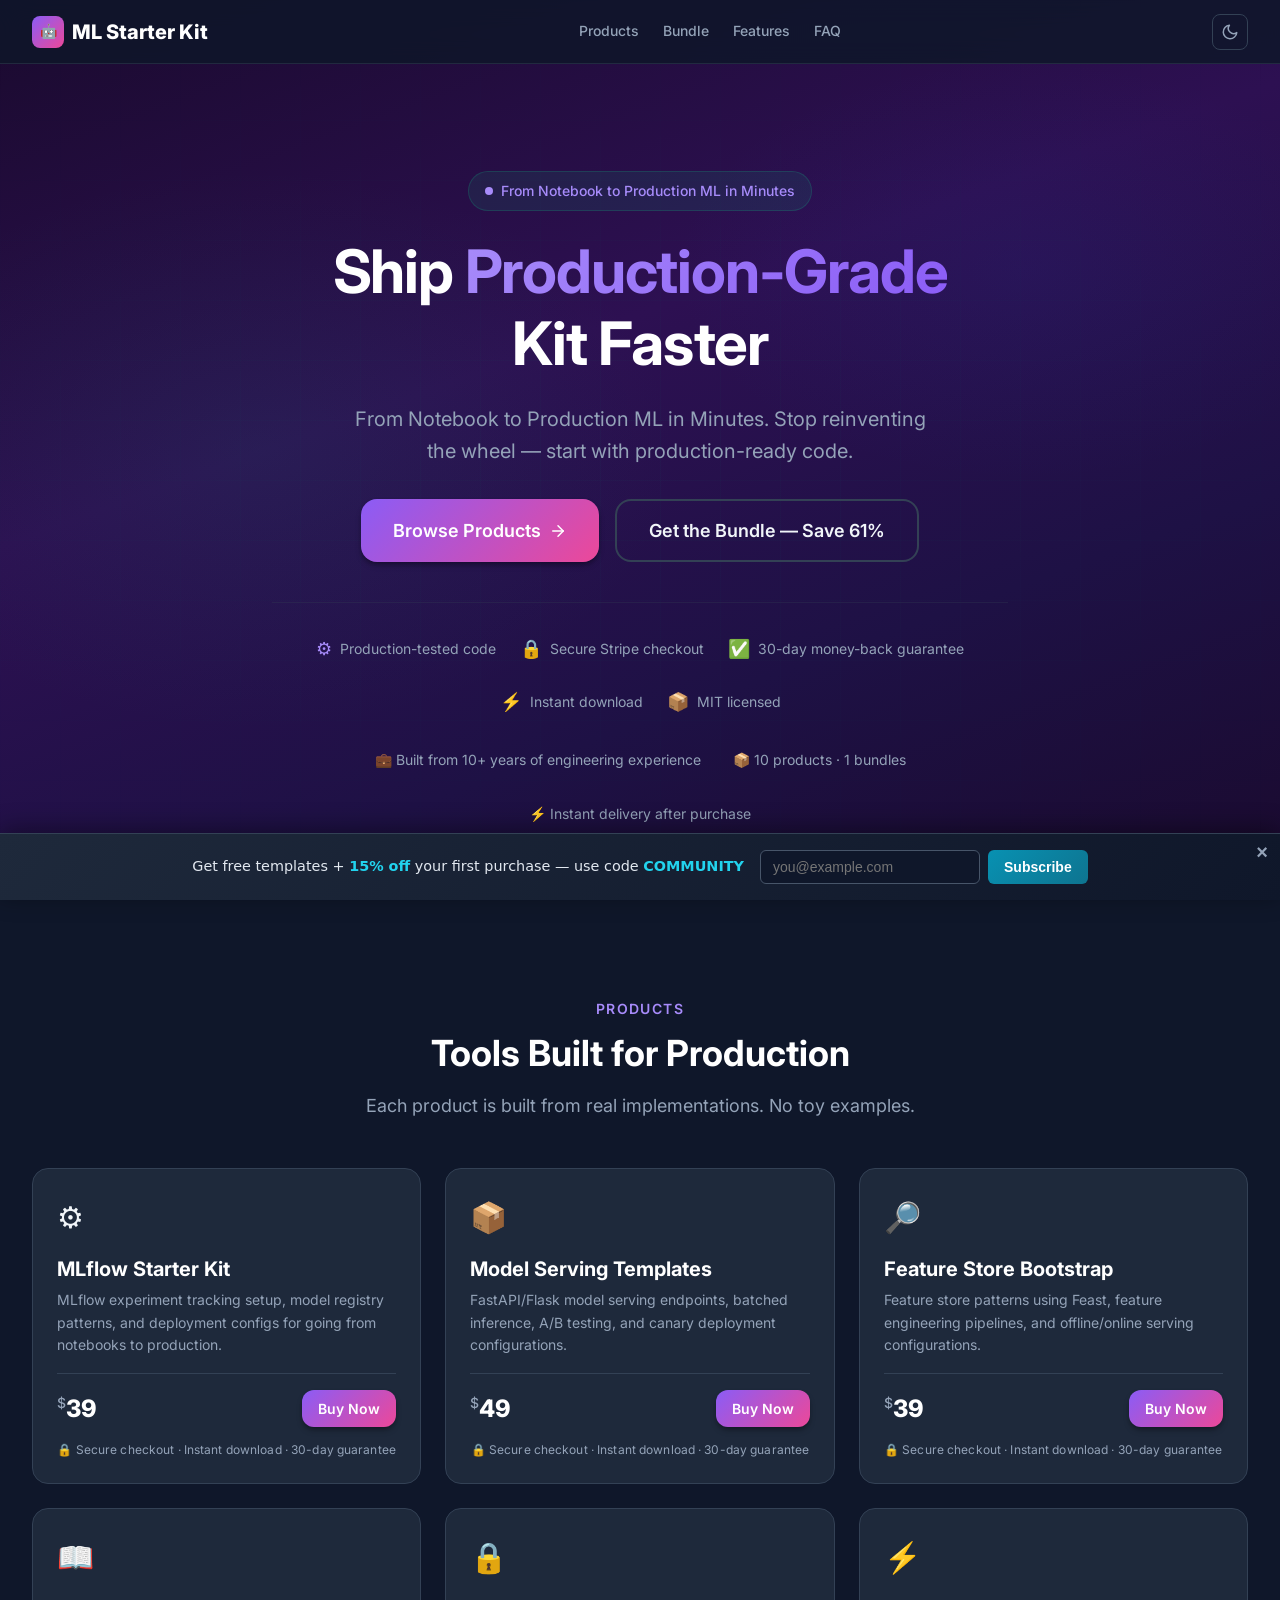
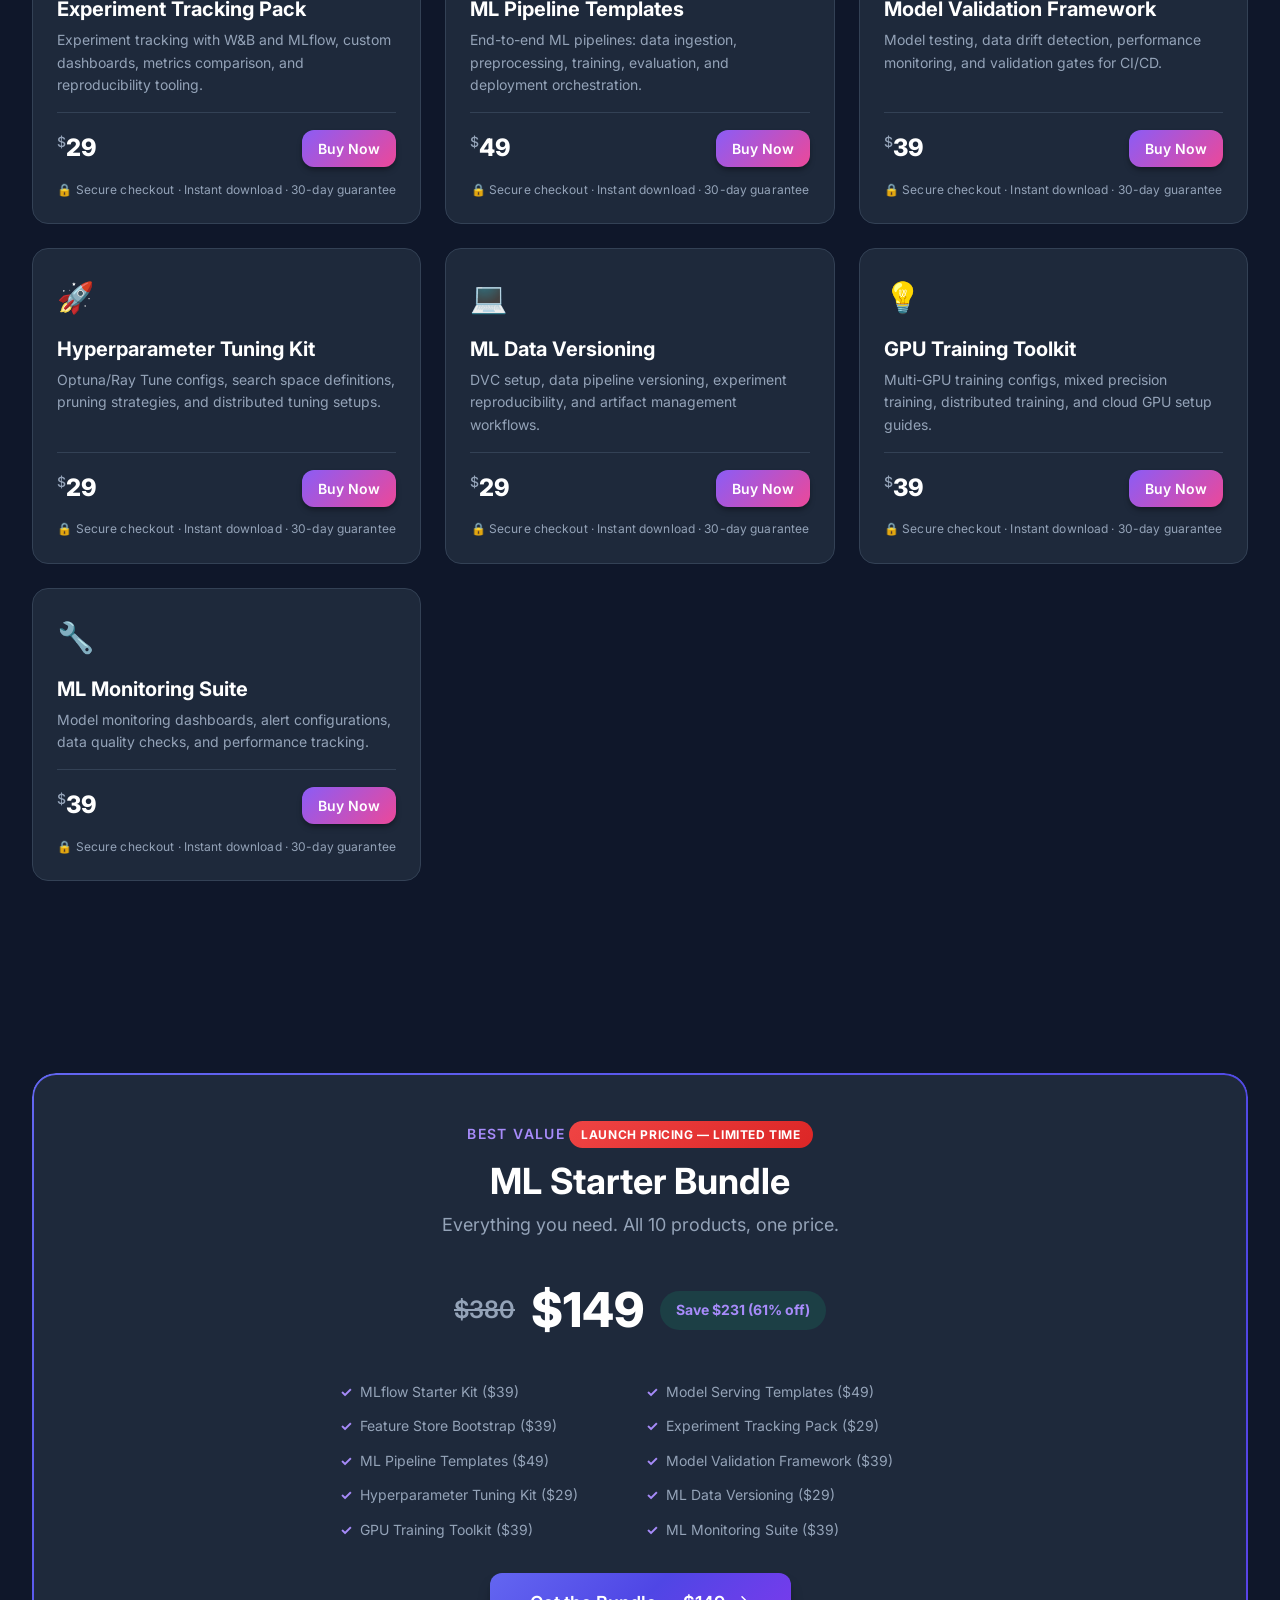
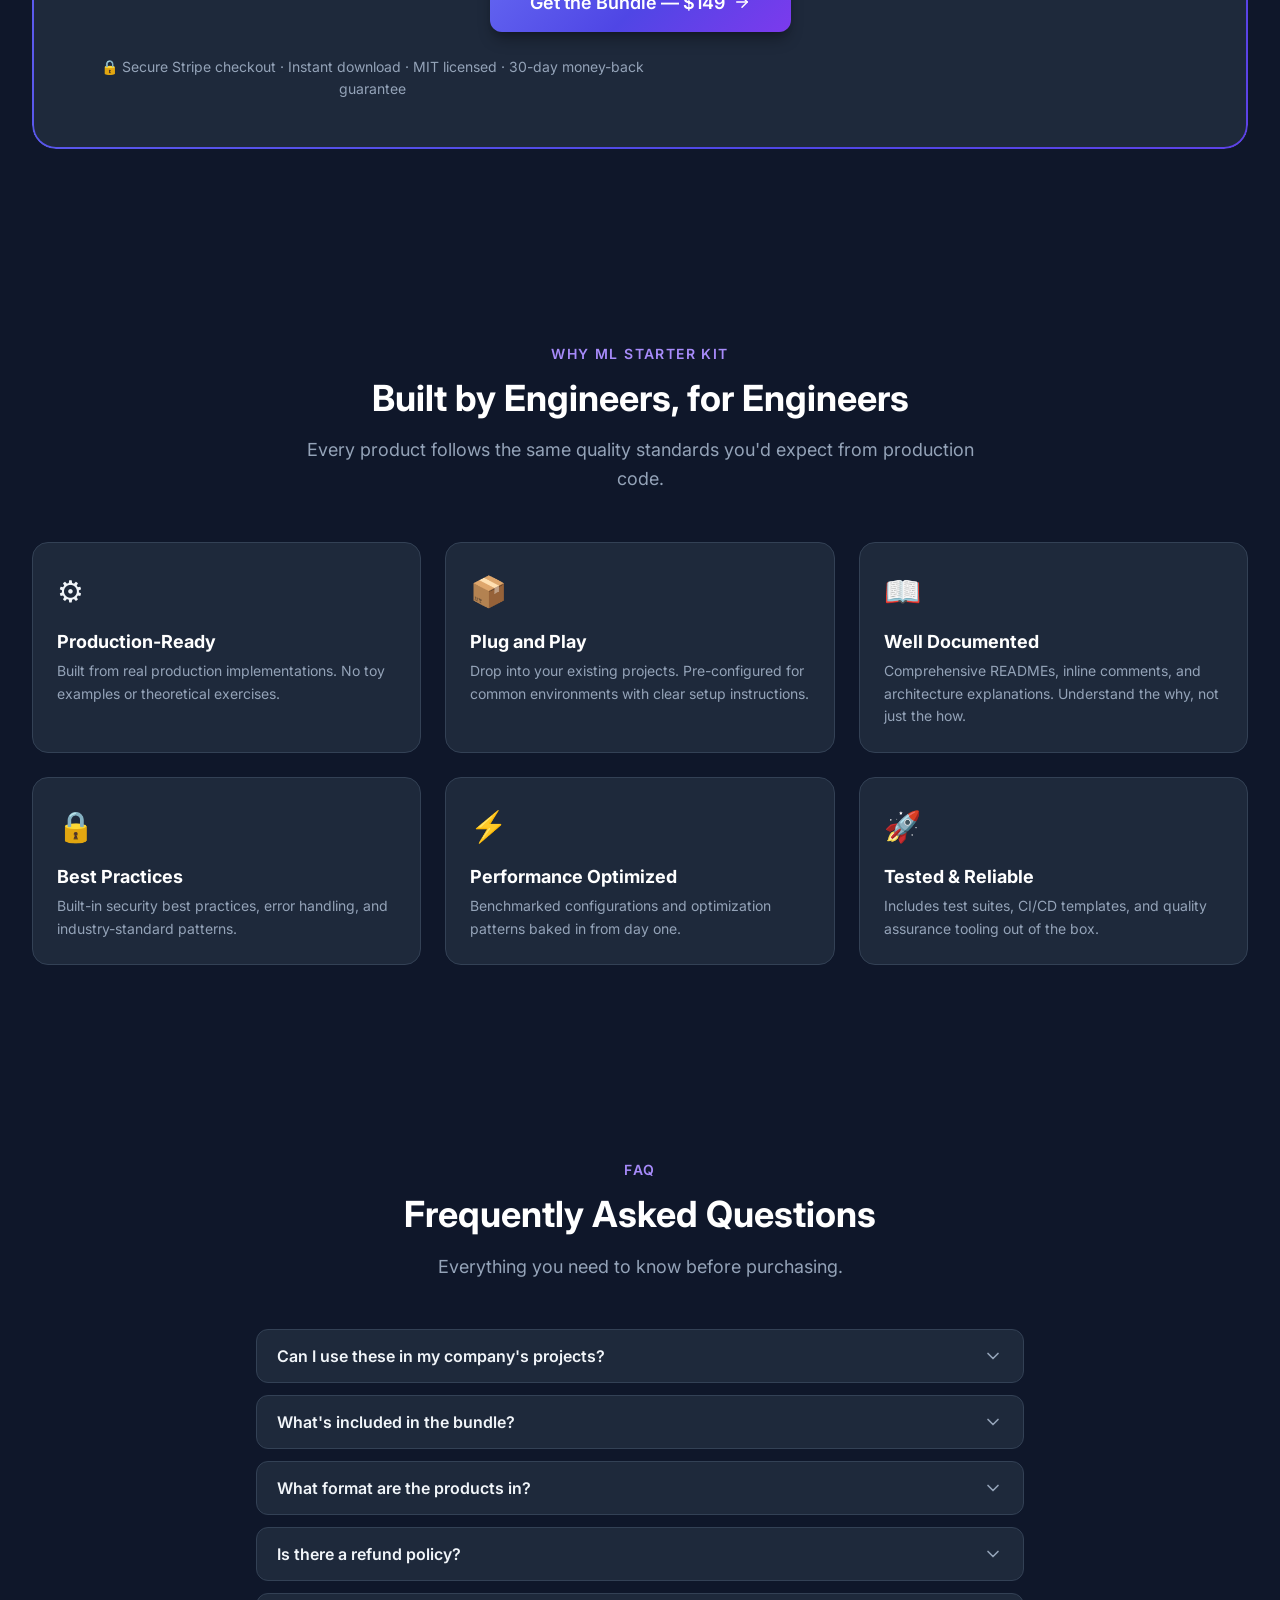
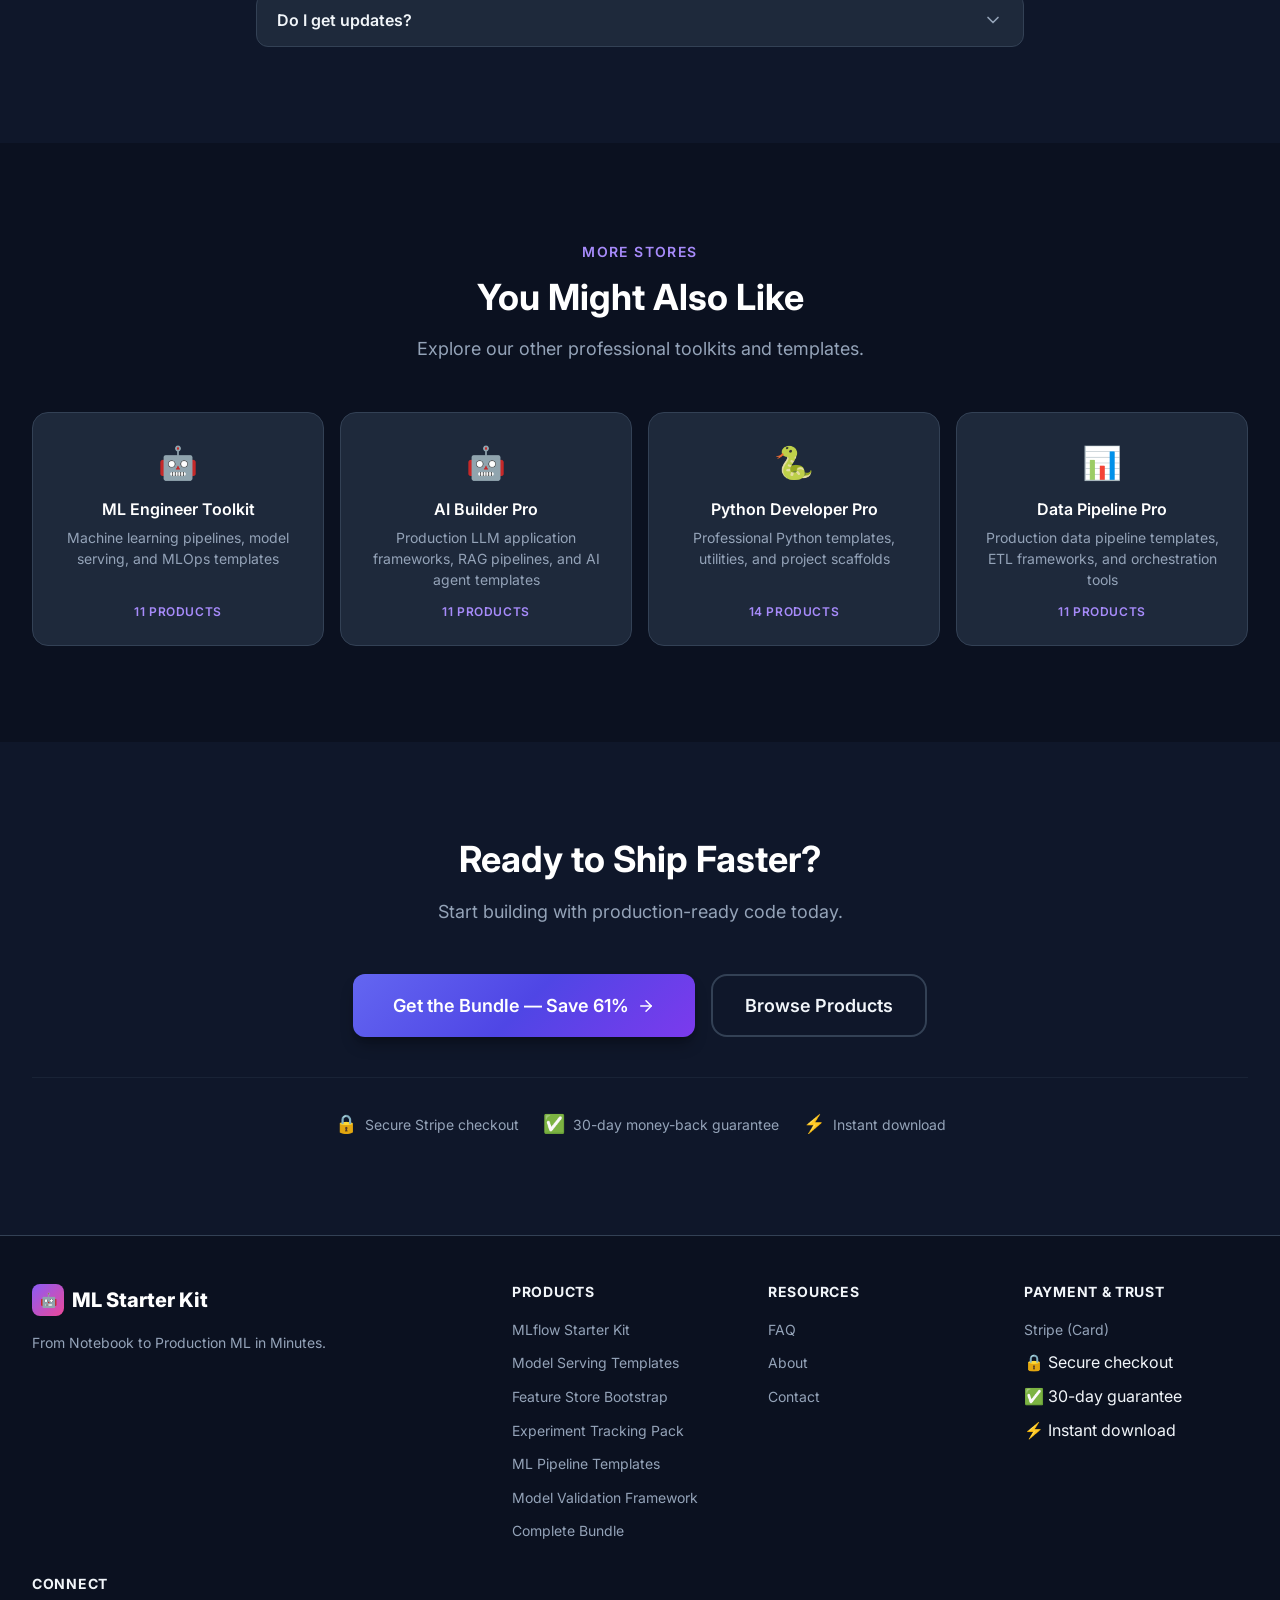
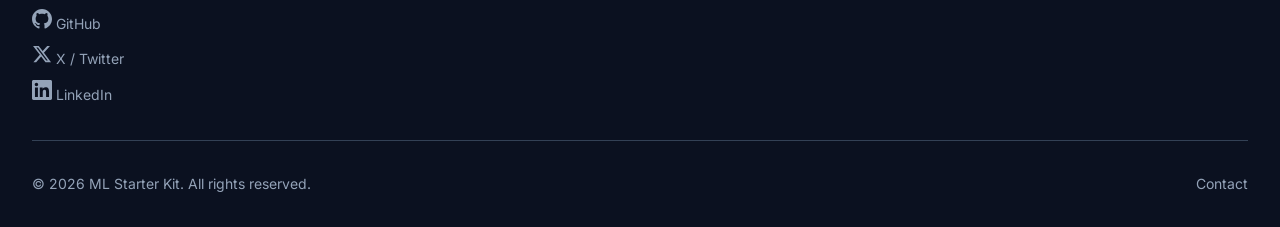
==== commit 8ce8791b: "Deploy storefront to GitHub Pages" ====
--- a/index.html
+++ b/index.html
@@ -51,14 +51,14 @@
           "name": "MLflow Starter Kit",
           "description": "MLflow experiment tracking setup, model registry patterns, and deployment configs for going from notebooks to production",
           "image": "https://inity13.github.io/ml-starter-kit/og-image.svg",
-          "url": "PENDING",
+          "url": "https://buy.stripe.com/14A6oHfTh5KKgZQ8ylgjD0H",
           "brand": { "@type": "Brand", "name": "ML Starter Kit" },
           "offers": {
             "@type": "Offer",
             "price": "39.00",
             "priceCurrency": "USD",
             "availability": "https://schema.org/InStock",
-            "url": "PENDING",
+            "url": "https://buy.stripe.com/14A6oHfTh5KKgZQ8ylgjD0H",
             "seller": { "@type": "Organization", "name": "ML Starter Kit" }
           }
         }
@@ -71,14 +71,14 @@
           "name": "Model Serving Templates",
           "description": "FastAPI/Flask model serving endpoints, batched inference, A/B testing, and canary deployment configurations.",
           "image": "https://inity13.github.io/ml-starter-kit/og-image.svg",
-          "url": "PENDING",
+          "url": "https://buy.stripe.com/8x2bJ136v6OO7pg4i5gjD0J",
           "brand": { "@type": "Brand", "name": "ML Starter Kit" },
           "offers": {
             "@type": "Offer",
             "price": "49.00",
             "priceCurrency": "USD",
             "availability": "https://schema.org/InStock",
-            "url": "PENDING",
+            "url": "https://buy.stripe.com/8x2bJ136v6OO7pg4i5gjD0J",
             "seller": { "@type": "Organization", "name": "ML Starter Kit" }
           }
         }
@@ -91,14 +91,14 @@
           "name": "Feature Store Bootstrap",
           "description": "Feature store patterns using Feast, feature engineering pipelines, and offline/online serving configurations.",
           "image": "https://inity13.github.io/ml-starter-kit/og-image.svg",
-          "url": "PENDING",
+          "url": "https://buy.stripe.com/7sY3cv9uT5KK390dSFgjD0L",
           "brand": { "@type": "Brand", "name": "ML Starter Kit" },
           "offers": {
             "@type": "Offer",
             "price": "39.00",
             "priceCurrency": "USD",
             "availability": "https://schema.org/InStock",
-            "url": "PENDING",
+            "url": "https://buy.stripe.com/7sY3cv9uT5KK390dSFgjD0L",
             "seller": { "@type": "Organization", "name": "ML Starter Kit" }
           }
         }
@@ -111,14 +111,14 @@
           "name": "Experiment Tracking Pack",
           "description": "Experiment tracking with W&B and MLflow, custom dashboards, metrics comparison, and reproducibility tooling.",
           "image": "https://inity13.github.io/ml-starter-kit/og-image.svg",
-          "url": "PENDING",
+          "url": "https://buy.stripe.com/dRmaEX5eD1uugZQ01PgjD0N",
           "brand": { "@type": "Brand", "name": "ML Starter Kit" },
           "offers": {
             "@type": "Offer",
             "price": "29.00",
             "priceCurrency": "USD",
             "availability": "https://schema.org/InStock",
-            "url": "PENDING",
+            "url": "https://buy.stripe.com/dRmaEX5eD1uugZQ01PgjD0N",
             "seller": { "@type": "Organization", "name": "ML Starter Kit" }
           }
         }
@@ -131,14 +131,14 @@
           "name": "ML Pipeline Templates",
           "description": "End-to-end ML pipelines: data ingestion, preprocessing, training, evaluation, and deployment orchestration.",
           "image": "https://inity13.github.io/ml-starter-kit/og-image.svg",
-          "url": "PENDING",
+          "url": "https://buy.stripe.com/5kQcN59uTddc24W4i5gjD0P",
           "brand": { "@type": "Brand", "name": "ML Starter Kit" },
           "offers": {
             "@type": "Offer",
             "price": "49.00",
             "priceCurrency": "USD",
             "availability": "https://schema.org/InStock",
-            "url": "PENDING",
+            "url": "https://buy.stripe.com/5kQcN59uTddc24W4i5gjD0P",
             "seller": { "@type": "Organization", "name": "ML Starter Kit" }
           }
         }
@@ -151,14 +151,14 @@
           "name": "Model Validation Framework",
           "description": "Model testing, data drift detection, performance monitoring, and validation gates for CI/CD.",
           "image": "https://inity13.github.io/ml-starter-kit/og-image.svg",
-          "url": "PENDING",
+          "url": "https://buy.stripe.com/7sY28r6iH5KK10SbKxgjD0R",
           "brand": { "@type": "Brand", "name": "ML Starter Kit" },
           "offers": {
             "@type": "Offer",
             "price": "39.00",
             "priceCurrency": "USD",
             "availability": "https://schema.org/InStock",
-            "url": "PENDING",
+            "url": "https://buy.stripe.com/7sY28r6iH5KK10SbKxgjD0R",
             "seller": { "@type": "Organization", "name": "ML Starter Kit" }
           }
         }
@@ -171,14 +171,14 @@
           "name": "Hyperparameter Tuning Kit",
           "description": "Optuna/Ray Tune configs, search space definitions, pruning strategies, and distributed tuning setups.",
           "image": "https://inity13.github.io/ml-starter-kit/og-image.svg",
-          "url": "PENDING",
+          "url": "https://buy.stripe.com/14AcN57mL3CC24W4i5gjD0T",
           "brand": { "@type": "Brand", "name": "ML Starter Kit" },
           "offers": {
             "@type": "Offer",
             "price": "29.00",
             "priceCurrency": "USD",
             "availability": "https://schema.org/InStock",
-            "url": "PENDING",
+            "url": "https://buy.stripe.com/14AcN57mL3CC24W4i5gjD0T",
             "seller": { "@type": "Organization", "name": "ML Starter Kit" }
           }
         }
@@ -191,14 +191,14 @@
           "name": "ML Data Versioning",
           "description": "DVC setup, data pipeline versioning, experiment reproducibility, and artifact management workflows.",
           "image": "https://inity13.github.io/ml-starter-kit/og-image.svg",
-          "url": "PENDING",
+          "url": "https://buy.stripe.com/8x25kDgXl5KKgZQ4i5gjD0V",
           "brand": { "@type": "Brand", "name": "ML Starter Kit" },
           "offers": {
             "@type": "Offer",
             "price": "29.00",
             "priceCurrency": "USD",
             "availability": "https://schema.org/InStock",
-            "url": "PENDING",
+            "url": "https://buy.stripe.com/8x25kDgXl5KKgZQ4i5gjD0V",
             "seller": { "@type": "Organization", "name": "ML Starter Kit" }
           }
         }
@@ -211,14 +211,14 @@
           "name": "GPU Training Toolkit",
           "description": "Multi-GPU training configs, mixed precision training, distributed training, and cloud GPU setup guides.",
           "image": "https://inity13.github.io/ml-starter-kit/og-image.svg",
-          "url": "PENDING",
+          "url": "https://buy.stripe.com/9B614n36vddc7pgeWJgjD0X",
           "brand": { "@type": "Brand", "name": "ML Starter Kit" },
           "offers": {
             "@type": "Offer",
             "price": "39.00",
             "priceCurrency": "USD",
             "availability": "https://schema.org/InStock",
-            "url": "PENDING",
+            "url": "https://buy.stripe.com/9B614n36vddc7pgeWJgjD0X",
             "seller": { "@type": "Organization", "name": "ML Starter Kit" }
           }
         }
@@ -231,14 +231,14 @@
           "name": "ML Monitoring Suite",
           "description": "Model monitoring dashboards, alert configurations, data quality checks, and performance tracking.",
           "image": "https://inity13.github.io/ml-starter-kit/og-image.svg",
-          "url": "PENDING",
+          "url": "https://buy.stripe.com/14A8wP36v3CC9xo4i5gjD0Z",
           "brand": { "@type": "Brand", "name": "ML Starter Kit" },
           "offers": {
             "@type": "Offer",
             "price": "39.00",
             "priceCurrency": "USD",
             "availability": "https://schema.org/InStock",
-            "url": "PENDING",
+            "url": "https://buy.stripe.com/14A8wP36v3CC9xo4i5gjD0Z",
             "seller": { "@type": "Organization", "name": "ML Starter Kit" }
           }
         }
@@ -246,9 +246,6 @@
     ]
   }
   </script>
-  <!-- analytics-injector-start -->
-<script defer data-domain="inity13.github.io" src="https://plausible.io/js/script.js"></script>
-<!-- analytics-injector-end -->
 </head>
 <body>
   <a href="#main" class="skip-link">Skip to main content</a>
@@ -302,7 +299,7 @@
             Browse Products
             <svg width="18" height="18" viewBox="0 0 24 24" fill="none" stroke="currentColor" stroke-width="2" stroke-linecap="round" stroke-linejoin="round" aria-hidden="true"><line x1="5" y1="12" x2="19" y2="12"/><polyline points="12 5 19 12 12 19"/></svg>
           </a>
-          <a href="PENDING" class="btn btn-secondary btn-lg">
+          <a href="https://buy.stripe.com/5kQ6oH4azddc7pg8ylgjD11" class="btn btn-secondary btn-lg">
             Get the Bundle — Save 61%
           </a>
         </div>
@@ -312,12 +309,20 @@
             <span>Production-tested code</span>
           </div>
           <div class="trust-item">
+            <span class="trust-icon" aria-hidden="true">&#128274;</span>
+            <span>Secure Stripe checkout</span>
+          </div>
+          <div class="trust-item">
+            <span class="trust-icon" aria-hidden="true">&#9989;</span>
+            <span>30-day money-back guarantee</span>
+          </div>
+          <div class="trust-item">
+            <span class="trust-icon" aria-hidden="true">&#9889;</span>
+            <span>Instant download</span>
+          </div>
+          <div class="trust-item">
             <span class="trust-icon" aria-hidden="true">&#128230;</span>
             <span>MIT licensed</span>
-          </div>
-          <div class="trust-item">
-            <span class="trust-icon" aria-hidden="true">&#128274;</span>
-            <span>Secure Stripe checkout</span>
           </div>
         </div>
 
@@ -343,8 +348,9 @@
             <p class="tagline">MLflow experiment tracking setup, model registry patterns, and deployment configs for going from notebooks to production.</p>
             <div class="price-row">
               <span class="price"><span class="currency">$</span>39</span>
-              <a href="PENDING" class="btn btn-primary btn-sm">Buy Now</a>
-            </div>
+              <a href="https://buy.stripe.com/14A6oHfTh5KKgZQ8ylgjD0H" class="btn btn-primary btn-sm">Buy Now</a>
+            </div>
+            <p class="product-trust-line">&#128274; Secure checkout &middot; Instant download &middot; 30-day guarantee</p>
           </article>
 
           <article class="product-card reveal reveal-delay-1" style="--card-gradient: linear-gradient(135deg, #3b82f6, #2563eb)">
@@ -353,8 +359,9 @@
             <p class="tagline">FastAPI/Flask model serving endpoints, batched inference, A/B testing, and canary deployment configurations.</p>
             <div class="price-row">
               <span class="price"><span class="currency">$</span>49</span>
-              <a href="PENDING" class="btn btn-primary btn-sm">Buy Now</a>
-            </div>
+              <a href="https://buy.stripe.com/8x2bJ136v6OO7pg4i5gjD0J" class="btn btn-primary btn-sm">Buy Now</a>
+            </div>
+            <p class="product-trust-line">&#128274; Secure checkout &middot; Instant download &middot; 30-day guarantee</p>
           </article>
 
           <article class="product-card reveal reveal-delay-2" style="--card-gradient: linear-gradient(135deg, #ef4444, #dc2626)">
@@ -363,8 +370,9 @@
             <p class="tagline">Feature store patterns using Feast, feature engineering pipelines, and offline/online serving configurations.</p>
             <div class="price-row">
               <span class="price"><span class="currency">$</span>39</span>
-              <a href="PENDING" class="btn btn-primary btn-sm">Buy Now</a>
-            </div>
+              <a href="https://buy.stripe.com/7sY3cv9uT5KK390dSFgjD0L" class="btn btn-primary btn-sm">Buy Now</a>
+            </div>
+            <p class="product-trust-line">&#128274; Secure checkout &middot; Instant download &middot; 30-day guarantee</p>
           </article>
 
           <article class="product-card reveal reveal-delay-3" style="--card-gradient: linear-gradient(135deg, #10b981, #059669)">
@@ -373,8 +381,9 @@
             <p class="tagline">Experiment tracking with W&B and MLflow, custom dashboards, metrics comparison, and reproducibility tooling.</p>
             <div class="price-row">
               <span class="price"><span class="currency">$</span>29</span>
-              <a href="PENDING" class="btn btn-primary btn-sm">Buy Now</a>
-            </div>
+              <a href="https://buy.stripe.com/dRmaEX5eD1uugZQ01PgjD0N" class="btn btn-primary btn-sm">Buy Now</a>
+            </div>
+            <p class="product-trust-line">&#128274; Secure checkout &middot; Instant download &middot; 30-day guarantee</p>
           </article>
 
           <article class="product-card reveal reveal-delay-0" style="--card-gradient: linear-gradient(135deg, #8b5cf6, #7c3aed)">
@@ -383,8 +392,9 @@
             <p class="tagline">End-to-end ML pipelines: data ingestion, preprocessing, training, evaluation, and deployment orchestration.</p>
             <div class="price-row">
               <span class="price"><span class="currency">$</span>49</span>
-              <a href="PENDING" class="btn btn-primary btn-sm">Buy Now</a>
-            </div>
+              <a href="https://buy.stripe.com/5kQcN59uTddc24W4i5gjD0P" class="btn btn-primary btn-sm">Buy Now</a>
+            </div>
+            <p class="product-trust-line">&#128274; Secure checkout &middot; Instant download &middot; 30-day guarantee</p>
           </article>
 
           <article class="product-card reveal reveal-delay-1" style="--card-gradient: linear-gradient(135deg, #ec4899, #db2777)">
@@ -393,8 +403,9 @@
             <p class="tagline">Model testing, data drift detection, performance monitoring, and validation gates for CI/CD.</p>
             <div class="price-row">
               <span class="price"><span class="currency">$</span>39</span>
-              <a href="PENDING" class="btn btn-primary btn-sm">Buy Now</a>
-            </div>
+              <a href="https://buy.stripe.com/7sY28r6iH5KK10SbKxgjD0R" class="btn btn-primary btn-sm">Buy Now</a>
+            </div>
+            <p class="product-trust-line">&#128274; Secure checkout &middot; Instant download &middot; 30-day guarantee</p>
           </article>
 
           <article class="product-card reveal reveal-delay-2" style="--card-gradient: linear-gradient(135deg, #14b8a6, #0d9488)">
@@ -403,8 +414,9 @@
             <p class="tagline">Optuna/Ray Tune configs, search space definitions, pruning strategies, and distributed tuning setups.</p>
             <div class="price-row">
               <span class="price"><span class="currency">$</span>29</span>
-              <a href="PENDING" class="btn btn-primary btn-sm">Buy Now</a>
-            </div>
+              <a href="https://buy.stripe.com/14AcN57mL3CC24W4i5gjD0T" class="btn btn-primary btn-sm">Buy Now</a>
+            </div>
+            <p class="product-trust-line">&#128274; Secure checkout &middot; Instant download &middot; 30-day guarantee</p>
           </article>
 
           <article class="product-card reveal reveal-delay-3" style="--card-gradient: linear-gradient(135deg, #f59e0b, #d97706)">
@@ -413,8 +425,9 @@
             <p class="tagline">DVC setup, data pipeline versioning, experiment reproducibility, and artifact management workflows.</p>
             <div class="price-row">
               <span class="price"><span class="currency">$</span>29</span>
-              <a href="PENDING" class="btn btn-primary btn-sm">Buy Now</a>
-            </div>
+              <a href="https://buy.stripe.com/8x25kDgXl5KKgZQ4i5gjD0V" class="btn btn-primary btn-sm">Buy Now</a>
+            </div>
+            <p class="product-trust-line">&#128274; Secure checkout &middot; Instant download &middot; 30-day guarantee</p>
           </article>
 
           <article class="product-card reveal reveal-delay-0" style="--card-gradient: linear-gradient(135deg, #6366f1, #4f46e5)">
@@ -423,8 +436,9 @@
             <p class="tagline">Multi-GPU training configs, mixed precision training, distributed training, and cloud GPU setup guides.</p>
             <div class="price-row">
               <span class="price"><span class="currency">$</span>39</span>
-              <a href="PENDING" class="btn btn-primary btn-sm">Buy Now</a>
-            </div>
+              <a href="https://buy.stripe.com/9B614n36vddc7pgeWJgjD0X" class="btn btn-primary btn-sm">Buy Now</a>
+            </div>
+            <p class="product-trust-line">&#128274; Secure checkout &middot; Instant download &middot; 30-day guarantee</p>
           </article>
 
           <article class="product-card reveal reveal-delay-1" style="--card-gradient: linear-gradient(135deg, #06b6d4, #0891b2)">
@@ -433,8 +447,9 @@
             <p class="tagline">Model monitoring dashboards, alert configurations, data quality checks, and performance tracking.</p>
             <div class="price-row">
               <span class="price"><span class="currency">$</span>39</span>
-              <a href="PENDING" class="btn btn-primary btn-sm">Buy Now</a>
-            </div>
+              <a href="https://buy.stripe.com/14A8wP36v3CC9xo4i5gjD0Z" class="btn btn-primary btn-sm">Buy Now</a>
+            </div>
+            <p class="product-trust-line">&#128274; Secure checkout &middot; Instant download &middot; 30-day guarantee</p>
           </article>
         </div>
       </div>
@@ -465,12 +480,12 @@
             <li><span class="check" aria-hidden="true">&#10003;</span> ML Monitoring Suite ($39)</li>
           </ul>
           <div class="bundle-actions">
-            <a href="PENDING" class="btn btn-bundle">
+            <a href="https://buy.stripe.com/5kQ6oH4azddc7pg8ylgjD11" class="btn btn-bundle">
               Get the Bundle — $149
               <svg width="18" height="18" viewBox="0 0 24 24" fill="none" stroke="currentColor" stroke-width="2" stroke-linecap="round" stroke-linejoin="round" aria-hidden="true"><line x1="5" y1="12" x2="19" y2="12"/><polyline points="12 5 19 12 12 19"/></svg>
             </a>
           </div>
-          <p class="bundle-guarantee">&#128274; MIT licensed &middot; 30-day refund guarantee</p>
+          <p class="bundle-guarantee">&#128274; Secure Stripe checkout &middot; Instant download &middot; MIT licensed &middot; 30-day money-back guarantee</p>
         </div>
       </div>
     </section>
@@ -620,11 +635,25 @@
           <p>Start building with production-ready code today.</p>
         </div>
         <div class="hero-actions" style="justify-content: center;">
-          <a href="PENDING" class="btn btn-bundle">
+          <a href="https://buy.stripe.com/5kQ6oH4azddc7pg8ylgjD11" class="btn btn-bundle">
             Get the Bundle — Save 61%
             <svg width="18" height="18" viewBox="0 0 24 24" fill="none" stroke="currentColor" stroke-width="2" stroke-linecap="round" stroke-linejoin="round" aria-hidden="true"><line x1="5" y1="12" x2="19" y2="12"/><polyline points="12 5 19 12 12 19"/></svg>
           </a>
           <a href="#products" class="btn btn-secondary btn-lg">Browse Products</a>
+        </div>
+        <div class="trust-indicators" style="margin-top: 2rem;">
+          <div class="trust-item">
+            <span class="trust-icon" aria-hidden="true">&#128274;</span>
+            <span>Secure Stripe checkout</span>
+          </div>
+          <div class="trust-item">
+            <span class="trust-icon" aria-hidden="true">&#9989;</span>
+            <span>30-day money-back guarantee</span>
+          </div>
+          <div class="trust-item">
+            <span class="trust-icon" aria-hidden="true">&#9889;</span>
+            <span>Instant download</span>
+          </div>
         </div>
       </div>
     </section>
@@ -661,9 +690,12 @@
           </ul>
         </div>
         <div class="footer-column">
-          <h4>Payment</h4>
+          <h4>Payment &amp; Trust</h4>
           <ul>
-            <li><a href="PENDING">Stripe (Card)</a></li>
+            <li><a href="https://buy.stripe.com/5kQ6oH4azddc7pg8ylgjD11">Stripe (Card)</a></li>
+            <li>&#128274; Secure checkout</li>
+            <li>&#9989; 30-day guarantee</li>
+            <li>&#9889; Instant download</li>
           </ul>
         </div>
         <div class="footer-column">
--- a/style.css
+++ b/style.css
@@ -0,0 +1,1695 @@
+/* ==========================================================================
+   ML Starter Kit — Design System & Storefront Styles
+   Theme: Data Engineering (deep blues, teals, data-visualization greens)
+   ========================================================================== */
+
+/* --- Google Fonts --- */
+@import url('https://fonts.googleapis.com/css2?family=Inter:wght@400;500;600;700;800&family=JetBrains+Mono:wght@400;500;600&display=swap');
+
+/* --- CSS Custom Properties (Dark Mode Default) --- */
+:root {
+  /* Brand Colors */
+  --color-primary: #8b5cf6;
+  --color-primary-light: #a78bfa;
+  --color-primary-dark: #7c3aed;
+  --color-secondary: #ec4899;
+  --color-secondary-light: #f472b6;
+  --color-accent: #a78bfa;
+  --color-accent-light: #c4b5fd;
+
+  /* Surfaces */
+  --color-bg: #0f172a;
+  --color-bg-alt: #0b1120;
+  --color-card: #1e293b;
+  --color-card-hover: #253449;
+  --color-card-border: #334155;
+  --color-surface: #162032;
+
+  /* Text */
+  --color-text: #f1f5f9;
+  --color-text-muted: #94a3b8;
+  --color-text-heading: #ffffff;
+  --color-text-inverse: #0f172a;
+
+  /* Status / Accent */
+  --color-success: #10b981;
+  --color-warning: #f59e0b;
+  --color-danger: #ef4444;
+  --color-crypto: #f7931a;
+
+  /* Gradients */
+  --gradient-primary: linear-gradient(135deg, var(--color-primary) 0%, var(--color-secondary) 100%);
+  --gradient-accent: linear-gradient(135deg, var(--color-accent) 0%, var(--color-primary) 100%);
+  --gradient-hero: linear-gradient(160deg, #1a0a2e 0%, #2d1052 40%, #1e1145 70%, #1a0a2e 100%);
+  --gradient-bundle: linear-gradient(135deg, #6366f1 0%, #4f46e5 50%, #7c3aed 100%);
+
+  /* Typography */
+  --font-body: 'Inter', -apple-system, BlinkMacSystemFont, 'Segoe UI', sans-serif;
+  --font-mono: 'JetBrains Mono', 'Fira Code', 'Cascadia Code', monospace;
+
+  --text-xs: 0.75rem;
+  --text-sm: 0.875rem;
+  --text-base: 1rem;
+  --text-lg: 1.125rem;
+  --text-xl: 1.25rem;
+  --text-2xl: 1.5rem;
+  --text-3xl: 1.875rem;
+  --text-4xl: 2.25rem;
+  --text-5xl: 3rem;
+  --text-6xl: 3.75rem;
+
+  /* Spacing */
+  --space-1: 0.25rem;
+  --space-2: 0.5rem;
+  --space-3: 0.75rem;
+  --space-4: 1rem;
+  --space-5: 1.25rem;
+  --space-6: 1.5rem;
+  --space-8: 2rem;
+  --space-10: 2.5rem;
+  --space-12: 3rem;
+  --space-16: 4rem;
+  --space-20: 5rem;
+  --space-24: 6rem;
+
+  /* Border Radius */
+  --radius-sm: 0.375rem;
+  --radius-md: 0.5rem;
+  --radius-lg: 0.75rem;
+  --radius-xl: 1rem;
+  --radius-2xl: 1.5rem;
+  --radius-full: 9999px;
+
+  /* Shadows */
+  --shadow-sm: 0 1px 2px 0 rgba(0, 0, 0, 0.3);
+  --shadow-md: 0 4px 6px -1px rgba(0, 0, 0, 0.3), 0 2px 4px -2px rgba(0, 0, 0, 0.3);
+  --shadow-lg: 0 10px 15px -3px rgba(0, 0, 0, 0.3), 0 4px 6px -4px rgba(0, 0, 0, 0.3);
+  --shadow-xl: 0 20px 25px -5px rgba(0, 0, 0, 0.4), 0 8px 10px -6px rgba(0, 0, 0, 0.4);
+  --shadow-glow-primary: 0 0 20px rgba(15, 118, 110, 0.3);
+  --shadow-glow-accent: 0 0 20px rgba(16, 185, 129, 0.3);
+
+  /* Transitions */
+  --transition-fast: 150ms ease;
+  --transition-base: 250ms ease;
+  --transition-slow: 400ms ease;
+
+  /* Layout */
+  --container-max: 1280px;
+  --header-height: 4rem;
+}
+
+/* --- Light Mode --- */
+[data-theme="light"] {
+  --color-bg: #f8fafc;
+  --color-bg-alt: #f1f5f9;
+  --color-card: #ffffff;
+  --color-card-hover: #f8fafc;
+  --color-card-border: #e2e8f0;
+  --color-surface: #ffffff;
+  --color-text: #1e293b;
+  --color-text-muted: #64748b;
+  --color-text-heading: #0f172a;
+  --color-text-inverse: #f1f5f9;
+  --gradient-hero: linear-gradient(160deg, #f8fafc 0%, #e0f2fe 40%, #ccfbf1 70%, #f8fafc 100%);
+  --shadow-sm: 0 1px 2px 0 rgba(0, 0, 0, 0.05);
+  --shadow-md: 0 4px 6px -1px rgba(0, 0, 0, 0.07), 0 2px 4px -2px rgba(0, 0, 0, 0.07);
+  --shadow-lg: 0 10px 15px -3px rgba(0, 0, 0, 0.08), 0 4px 6px -4px rgba(0, 0, 0, 0.08);
+  --shadow-xl: 0 20px 25px -5px rgba(0, 0, 0, 0.1), 0 8px 10px -6px rgba(0, 0, 0, 0.1);
+  --shadow-glow-primary: 0 0 20px rgba(15, 118, 110, 0.15);
+  --shadow-glow-accent: 0 0 20px rgba(16, 185, 129, 0.15);
+}
+
+/* --- Reset & Base --- */
+*,
+*::before,
+*::after {
+  box-sizing: border-box;
+  margin: 0;
+  padding: 0;
+}
+
+html {
+  scroll-behavior: smooth;
+  -webkit-text-size-adjust: 100%;
+  font-size: 16px;
+}
+
+body {
+  font-family: var(--font-body);
+  background-color: var(--color-bg);
+  color: var(--color-text);
+  line-height: 1.6;
+  -webkit-font-smoothing: antialiased;
+  -moz-osx-font-smoothing: grayscale;
+  overflow-x: hidden;
+}
+
+img {
+  max-width: 100%;
+  height: auto;
+  display: block;
+}
+
+a {
+  color: var(--color-primary-light);
+  text-decoration: none;
+  transition: color var(--transition-fast);
+}
+
+a:hover {
+  color: var(--color-accent);
+}
+
+a:focus-visible {
+  outline: 2px solid var(--color-accent);
+  outline-offset: 2px;
+  border-radius: var(--radius-sm);
+}
+
+ul, ol {
+  list-style: none;
+}
+
+/* --- Typography --- */
+h1, h2, h3, h4, h5, h6 {
+  color: var(--color-text-heading);
+  font-weight: 700;
+  line-height: 1.2;
+}
+
+h1 { font-size: var(--text-4xl); }
+h2 { font-size: var(--text-3xl); }
+h3 { font-size: var(--text-2xl); }
+h4 { font-size: var(--text-xl); }
+
+@media (min-width: 768px) {
+  h1 { font-size: var(--text-5xl); }
+  h2 { font-size: var(--text-4xl); }
+  h3 { font-size: var(--text-3xl); }
+}
+
+@media (min-width: 1024px) {
+  h1 { font-size: var(--text-6xl); }
+}
+
+p {
+  color: var(--color-text-muted);
+  max-width: 65ch;
+}
+
+code, pre {
+  font-family: var(--font-mono);
+}
+
+/* --- Layout --- */
+.container {
+  width: 100%;
+  max-width: var(--container-max);
+  margin: 0 auto;
+  padding: 0 var(--space-4);
+}
+
+@media (min-width: 640px) {
+  .container { padding: 0 var(--space-6); }
+}
+
+@media (min-width: 1024px) {
+  .container { padding: 0 var(--space-8); }
+}
+
+.section {
+  padding: var(--space-16) 0;
+}
+
+@media (min-width: 768px) {
+  .section { padding: var(--space-20) 0; }
+}
+
+@media (min-width: 1024px) {
+  .section { padding: var(--space-24) 0; }
+}
+
+.section-header {
+  text-align: center;
+  margin-bottom: var(--space-12);
+}
+
+.section-header h2 {
+  margin-bottom: var(--space-4);
+}
+
+.section-header p {
+  margin: 0 auto;
+  font-size: var(--text-lg);
+}
+
+.section-label {
+  display: inline-block;
+  font-size: var(--text-sm);
+  font-weight: 600;
+  text-transform: uppercase;
+  letter-spacing: 0.1em;
+  color: var(--color-accent);
+  margin-bottom: var(--space-3);
+}
+
+/* --- Skip Link (Accessibility) --- */
+.skip-link {
+  position: absolute;
+  top: -100%;
+  left: var(--space-4);
+  padding: var(--space-2) var(--space-4);
+  background: var(--color-accent);
+  color: var(--color-text-inverse);
+  border-radius: var(--radius-md);
+  font-weight: 600;
+  z-index: 1000;
+  transition: top var(--transition-fast);
+}
+
+.skip-link:focus {
+  top: var(--space-4);
+}
+
+/* ==========================================================================
+   Header / Navigation
+   ========================================================================== */
+.site-header {
+  position: fixed;
+  top: 0;
+  left: 0;
+  right: 0;
+  z-index: 100;
+  height: var(--header-height);
+  backdrop-filter: blur(12px);
+  -webkit-backdrop-filter: blur(12px);
+  background-color: rgba(15, 23, 42, 0.85);
+  border-bottom: 1px solid rgba(51, 65, 85, 0.5);
+  transition: background-color var(--transition-base);
+}
+
+[data-theme="light"] .site-header {
+  background-color: rgba(248, 250, 252, 0.9);
+  border-bottom-color: rgba(226, 232, 240, 0.8);
+}
+
+.header-inner {
+  display: flex;
+  align-items: center;
+  justify-content: space-between;
+  height: 100%;
+}
+
+.logo {
+  display: flex;
+  align-items: center;
+  gap: var(--space-2);
+  font-weight: 800;
+  font-size: var(--text-xl);
+  color: var(--color-text-heading);
+}
+
+.logo-icon {
+  width: 2rem;
+  height: 2rem;
+  background: var(--gradient-primary);
+  border-radius: var(--radius-md);
+  display: flex;
+  align-items: center;
+  justify-content: center;
+  font-size: var(--text-sm);
+  color: white;
+}
+
+.nav-desktop {
+  display: none;
+  align-items: center;
+  gap: var(--space-6);
+}
+
+@media (min-width: 768px) {
+  .nav-desktop { display: flex; }
+}
+
+.nav-desktop a {
+  font-size: var(--text-sm);
+  font-weight: 500;
+  color: var(--color-text-muted);
+  transition: color var(--transition-fast);
+}
+
+.nav-desktop a:hover {
+  color: var(--color-text);
+}
+
+.header-actions {
+  display: flex;
+  align-items: center;
+  gap: var(--space-3);
+}
+
+/* Theme Toggle */
+.theme-toggle {
+  background: none;
+  border: 1px solid var(--color-card-border);
+  border-radius: var(--radius-md);
+  padding: var(--space-2);
+  cursor: pointer;
+  color: var(--color-text-muted);
+  display: flex;
+  align-items: center;
+  justify-content: center;
+  width: 2.25rem;
+  height: 2.25rem;
+  transition: all var(--transition-fast);
+}
+
+.theme-toggle:hover {
+  color: var(--color-text);
+  border-color: var(--color-text-muted);
+}
+
+.theme-toggle:focus-visible {
+  outline: 2px solid var(--color-accent);
+  outline-offset: 2px;
+}
+
+.theme-toggle .icon-sun,
+[data-theme="light"] .theme-toggle .icon-moon {
+  display: none;
+}
+
+[data-theme="light"] .theme-toggle .icon-sun {
+  display: block;
+}
+
+/* Mobile menu button */
+.mobile-menu-btn {
+  display: flex;
+  background: none;
+  border: none;
+  color: var(--color-text);
+  cursor: pointer;
+  padding: var(--space-2);
+}
+
+@media (min-width: 768px) {
+  .mobile-menu-btn { display: none; }
+}
+
+.mobile-menu-btn svg {
+  width: 1.5rem;
+  height: 1.5rem;
+}
+
+/* Mobile Navigation */
+.nav-mobile {
+  display: none;
+  position: fixed;
+  top: var(--header-height);
+  left: 0;
+  right: 0;
+  bottom: 0;
+  background-color: var(--color-bg);
+  padding: var(--space-6);
+  z-index: 99;
+  flex-direction: column;
+  gap: var(--space-4);
+}
+
+.nav-mobile.active {
+  display: flex;
+}
+
+.nav-mobile a {
+  font-size: var(--text-lg);
+  font-weight: 500;
+  color: var(--color-text-muted);
+  padding: var(--space-3) 0;
+  border-bottom: 1px solid var(--color-card-border);
+}
+
+.nav-mobile a:hover {
+  color: var(--color-text);
+}
+
+/* ==========================================================================
+   Buttons
+   ========================================================================== */
+.btn {
+  display: inline-flex;
+  align-items: center;
+  justify-content: center;
+  gap: var(--space-2);
+  padding: var(--space-3) var(--space-6);
+  font-family: var(--font-body);
+  font-size: var(--text-base);
+  font-weight: 600;
+  border-radius: var(--radius-lg);
+  border: none;
+  cursor: pointer;
+  text-decoration: none;
+  transition: all var(--transition-base);
+  white-space: nowrap;
+  line-height: 1.5;
+}
+
+.btn:focus-visible {
+  outline: 2px solid var(--color-accent);
+  outline-offset: 2px;
+}
+
+.btn-lg {
+  padding: var(--space-4) var(--space-8);
+  font-size: var(--text-lg);
+  border-radius: var(--radius-xl);
+}
+
+.btn-sm {
+  padding: var(--space-2) var(--space-4);
+  font-size: var(--text-sm);
+}
+
+/* Primary Button — Gradient */
+.btn-primary {
+  background: var(--gradient-primary);
+  color: #ffffff;
+  box-shadow: var(--shadow-md), 0 0 0 0 rgba(15, 118, 110, 0);
+}
+
+.btn-primary:hover {
+  transform: translateY(-1px);
+  box-shadow: var(--shadow-lg), var(--shadow-glow-primary);
+  color: #ffffff;
+}
+
+.btn-primary:active {
+  transform: translateY(0);
+}
+
+/* Secondary Button — Outline */
+.btn-secondary {
+  background: transparent;
+  color: var(--color-text);
+  border: 2px solid var(--color-card-border);
+}
+
+.btn-secondary:hover {
+  border-color: var(--color-primary-light);
+  color: var(--color-primary-light);
+  background: rgba(15, 118, 110, 0.08);
+}
+
+/* Accent Button */
+.btn-accent {
+  background: var(--gradient-accent);
+  color: #ffffff;
+  box-shadow: var(--shadow-md);
+}
+
+.btn-accent:hover {
+  transform: translateY(-1px);
+  box-shadow: var(--shadow-lg), var(--shadow-glow-accent);
+  color: #ffffff;
+}
+
+/* Crypto Button */
+.btn-crypto {
+  background: transparent;
+  color: var(--color-crypto);
+  border: 2px solid var(--color-crypto);
+}
+
+.btn-crypto:hover {
+  background: rgba(247, 147, 26, 0.1);
+  box-shadow: 0 0 20px rgba(247, 147, 26, 0.2);
+}
+
+/* Bundle Button — Special */
+.btn-bundle {
+  background: var(--gradient-bundle);
+  color: #ffffff;
+  font-size: var(--text-lg);
+  padding: var(--space-4) var(--space-10);
+  box-shadow: var(--shadow-lg);
+}
+
+.btn-bundle:hover {
+  transform: translateY(-2px);
+  box-shadow: var(--shadow-xl), 0 0 30px rgba(99, 102, 241, 0.4);
+  color: #ffffff;
+}
+
+/* ==========================================================================
+   Hero Section
+   ========================================================================== */
+.hero {
+  position: relative;
+  min-height: 100vh;
+  display: flex;
+  align-items: center;
+  background: var(--gradient-hero);
+  padding-top: calc(var(--header-height) + var(--space-8));
+  overflow: hidden;
+}
+
+.hero::before {
+  content: '';
+  position: absolute;
+  top: 0;
+  left: 0;
+  right: 0;
+  bottom: 0;
+  background:
+    radial-gradient(ellipse 600px 400px at 20% 50%, rgba(15, 118, 110, 0.12) 0%, transparent 70%),
+    radial-gradient(ellipse 500px 300px at 80% 30%, rgba(30, 64, 175, 0.1) 0%, transparent 70%);
+  pointer-events: none;
+}
+
+/* Animated grid lines background */
+.hero-grid {
+  position: absolute;
+  inset: 0;
+  background-image:
+    linear-gradient(rgba(15, 118, 110, 0.05) 1px, transparent 1px),
+    linear-gradient(90deg, rgba(15, 118, 110, 0.05) 1px, transparent 1px);
+  background-size: 60px 60px;
+  pointer-events: none;
+  mask-image: radial-gradient(ellipse 80% 60% at 50% 50%, black, transparent);
+  -webkit-mask-image: radial-gradient(ellipse 80% 60% at 50% 50%, black, transparent);
+}
+
+[data-theme="light"] .hero-grid {
+  background-image:
+    linear-gradient(rgba(15, 118, 110, 0.08) 1px, transparent 1px),
+    linear-gradient(90deg, rgba(15, 118, 110, 0.08) 1px, transparent 1px);
+}
+
+.hero-content {
+  position: relative;
+  z-index: 1;
+  text-align: center;
+  max-width: 800px;
+  margin: 0 auto;
+}
+
+.hero-badge {
+  display: inline-flex;
+  align-items: center;
+  gap: var(--space-2);
+  padding: var(--space-2) var(--space-4);
+  background: rgba(16, 185, 129, 0.1);
+  border: 1px solid rgba(16, 185, 129, 0.2);
+  border-radius: var(--radius-full);
+  font-size: var(--text-sm);
+  font-weight: 500;
+  color: var(--color-accent);
+  margin-bottom: var(--space-6);
+}
+
+.hero-badge .pulse-dot {
+  width: 8px;
+  height: 8px;
+  background: var(--color-accent);
+  border-radius: 50%;
+  animation: pulse 2s ease-in-out infinite;
+}
+
+@keyframes pulse {
+  0%, 100% { opacity: 1; transform: scale(1); }
+  50% { opacity: 0.5; transform: scale(1.5); }
+}
+
+.hero h1 {
+  margin-bottom: var(--space-6);
+  letter-spacing: -0.02em;
+}
+
+.hero h1 .gradient-text {
+  background: var(--gradient-accent);
+  -webkit-background-clip: text;
+  background-clip: text;
+  -webkit-text-fill-color: transparent;
+}
+
+.hero-subtitle {
+  font-size: var(--text-lg);
+  color: var(--color-text-muted);
+  margin-bottom: var(--space-8);
+  max-width: 600px;
+  margin-left: auto;
+  margin-right: auto;
+}
+
+@media (min-width: 768px) {
+  .hero-subtitle { font-size: var(--text-xl); }
+}
+
+.hero-actions {
+  display: flex;
+  flex-wrap: wrap;
+  gap: var(--space-4);
+  justify-content: center;
+  margin-bottom: var(--space-10);
+}
+
+/* Trust Indicators */
+.trust-indicators {
+  display: flex;
+  flex-wrap: wrap;
+  justify-content: center;
+  gap: var(--space-6);
+  padding-top: var(--space-8);
+  border-top: 1px solid rgba(51, 65, 85, 0.3);
+}
+
+.trust-item {
+  display: flex;
+  align-items: center;
+  gap: var(--space-2);
+  font-size: var(--text-sm);
+  color: var(--color-text-muted);
+}
+
+.trust-item .trust-icon {
+  color: var(--color-accent);
+  font-size: var(--text-lg);
+}
+
+.trust-item .counter {
+  font-weight: 700;
+  color: var(--color-text);
+}
+
+/* ==========================================================================
+   Problem / Solution Section
+   ========================================================================== */
+.problems-section {
+  background: var(--color-bg-alt);
+}
+
+.problems-grid {
+  display: grid;
+  grid-template-columns: 1fr;
+  gap: var(--space-6);
+}
+
+@media (min-width: 768px) {
+  .problems-grid { grid-template-columns: repeat(3, 1fr); }
+}
+
+.problem-card {
+  background: var(--color-card);
+  border: 1px solid var(--color-card-border);
+  border-radius: var(--radius-xl);
+  padding: var(--space-6);
+  text-align: center;
+  transition: all var(--transition-base);
+}
+
+.problem-card:hover {
+  border-color: var(--color-primary);
+  box-shadow: var(--shadow-glow-primary);
+}
+
+.problem-icon {
+  font-size: var(--text-3xl);
+  margin-bottom: var(--space-4);
+  display: block;
+}
+
+.problem-card h3 {
+  font-size: var(--text-lg);
+  margin-bottom: var(--space-3);
+}
+
+.problem-card p {
+  font-size: var(--text-sm);
+  margin: 0 auto;
+}
+
+.problem-card .solution {
+  margin-top: var(--space-4);
+  padding-top: var(--space-4);
+  border-top: 1px solid var(--color-card-border);
+  font-size: var(--text-sm);
+  font-weight: 600;
+  color: var(--color-accent);
+}
+
+/* ==========================================================================
+   Product Cards / Grid
+   ========================================================================== */
+.products-grid {
+  display: grid;
+  grid-template-columns: 1fr;
+  gap: var(--space-6);
+}
+
+@media (min-width: 640px) {
+  .products-grid { grid-template-columns: repeat(2, 1fr); }
+}
+
+@media (min-width: 1024px) {
+  .products-grid { grid-template-columns: repeat(3, 1fr); }
+}
+
+.product-card {
+  position: relative;
+  background: var(--color-card);
+  border: 1px solid var(--color-card-border);
+  border-radius: var(--radius-xl);
+  padding: var(--space-6);
+  display: flex;
+  flex-direction: column;
+  transition: all var(--transition-base);
+  overflow: hidden;
+}
+
+.product-card::before {
+  content: '';
+  position: absolute;
+  top: 0;
+  left: 0;
+  right: 0;
+  height: 3px;
+  background: var(--card-gradient, var(--gradient-primary));
+  opacity: 0;
+  transition: opacity var(--transition-base);
+}
+
+.product-card:hover {
+  transform: translateY(-4px);
+  border-color: transparent;
+  box-shadow: var(--shadow-xl), var(--shadow-glow-primary);
+}
+
+.product-card:hover::before {
+  opacity: 1;
+}
+
+.product-card-icon {
+  font-size: var(--text-3xl);
+  margin-bottom: var(--space-4);
+  display: inline-block;
+}
+
+.product-card h3 {
+  font-size: var(--text-xl);
+  margin-bottom: var(--space-2);
+}
+
+.product-card .tagline {
+  font-size: var(--text-sm);
+  color: var(--color-text-muted);
+  margin-bottom: var(--space-4);
+  flex-grow: 1;
+}
+
+.product-card .tech-tags {
+  display: flex;
+  flex-wrap: wrap;
+  gap: var(--space-2);
+  margin-bottom: var(--space-4);
+}
+
+.tech-tag {
+  font-size: var(--text-xs);
+  font-weight: 500;
+  padding: var(--space-1) var(--space-2);
+  background: rgba(15, 118, 110, 0.1);
+  color: var(--color-primary-light);
+  border-radius: var(--radius-sm);
+  font-family: var(--font-mono);
+}
+
+.product-card .price-row {
+  display: flex;
+  align-items: center;
+  justify-content: space-between;
+  margin-top: auto;
+  padding-top: var(--space-4);
+  border-top: 1px solid var(--color-card-border);
+}
+
+.price {
+  font-size: var(--text-2xl);
+  font-weight: 800;
+  color: var(--color-text-heading);
+}
+
+.price .currency {
+  font-size: var(--text-sm);
+  font-weight: 500;
+  color: var(--color-text-muted);
+  vertical-align: super;
+}
+
+.product-trust-line {
+  margin-top: var(--space-3);
+  font-size: 0.75rem;
+  color: var(--color-text-muted);
+  text-align: center;
+  letter-spacing: 0.01em;
+}
+
+/* ==========================================================================
+   Featured Product Section
+   ========================================================================== */
+.featured-section {
+  background: var(--color-bg-alt);
+}
+
+.featured-product {
+  display: grid;
+  grid-template-columns: 1fr;
+  gap: var(--space-8);
+  background: var(--color-card);
+  border: 1px solid var(--color-card-border);
+  border-radius: var(--radius-2xl);
+  padding: var(--space-8);
+  overflow: hidden;
+}
+
+@media (min-width: 1024px) {
+  .featured-product {
+    grid-template-columns: 1fr 1fr;
+    padding: var(--space-12);
+  }
+}
+
+.featured-info {
+  display: flex;
+  flex-direction: column;
+}
+
+.featured-badge {
+  display: inline-flex;
+  align-items: center;
+  gap: var(--space-2);
+  width: fit-content;
+  padding: var(--space-1) var(--space-3);
+  background: rgba(249, 115, 22, 0.15);
+  color: #f97316;
+  font-size: var(--text-xs);
+  font-weight: 700;
+  text-transform: uppercase;
+  letter-spacing: 0.1em;
+  border-radius: var(--radius-full);
+  margin-bottom: var(--space-4);
+}
+
+.featured-info h3 {
+  font-size: var(--text-3xl);
+  margin-bottom: var(--space-2);
+}
+
+.featured-info .tagline {
+  font-size: var(--text-lg);
+  color: var(--color-text-muted);
+  margin-bottom: var(--space-6);
+}
+
+.feature-list {
+  display: flex;
+  flex-direction: column;
+  gap: var(--space-3);
+  margin-bottom: var(--space-6);
+}
+
+.feature-list li {
+  display: flex;
+  align-items: flex-start;
+  gap: var(--space-3);
+  font-size: var(--text-sm);
+  color: var(--color-text-muted);
+}
+
+.feature-list li .check {
+  color: var(--color-accent);
+  font-weight: 700;
+  flex-shrink: 0;
+  margin-top: 2px;
+}
+
+.featured-actions {
+  display: flex;
+  flex-wrap: wrap;
+  gap: var(--space-3);
+  align-items: center;
+  margin-top: auto;
+}
+
+.featured-price {
+  font-size: var(--text-3xl);
+  font-weight: 800;
+  color: var(--color-text-heading);
+  margin-right: var(--space-4);
+}
+
+/* Code Snippet Preview */
+.featured-code {
+  display: flex;
+  flex-direction: column;
+}
+
+.code-tabs {
+  display: flex;
+  gap: 0;
+  border-bottom: 1px solid var(--color-card-border);
+  margin-bottom: 0;
+}
+
+.code-tab {
+  padding: var(--space-2) var(--space-4);
+  font-family: var(--font-mono);
+  font-size: var(--text-xs);
+  font-weight: 500;
+  color: var(--color-text-muted);
+  background: none;
+  border: none;
+  cursor: pointer;
+  border-bottom: 2px solid transparent;
+  transition: all var(--transition-fast);
+}
+
+.code-tab:hover {
+  color: var(--color-text);
+}
+
+.code-tab.active {
+  color: var(--color-accent);
+  border-bottom-color: var(--color-accent);
+}
+
+.code-panel {
+  display: none;
+  flex: 1;
+}
+
+.code-panel.active {
+  display: block;
+}
+
+.code-block {
+  position: relative;
+  background: var(--color-bg);
+  border: 1px solid var(--color-card-border);
+  border-radius: 0 0 var(--radius-lg) var(--radius-lg);
+  overflow: hidden;
+}
+
+.code-block-header {
+  display: flex;
+  align-items: center;
+  justify-content: space-between;
+  padding: var(--space-2) var(--space-4);
+  background: rgba(0, 0, 0, 0.2);
+  border-bottom: 1px solid var(--color-card-border);
+}
+
+.code-block-filename {
+  font-family: var(--font-mono);
+  font-size: var(--text-xs);
+  color: var(--color-text-muted);
+}
+
+.copy-btn {
+  background: none;
+  border: 1px solid var(--color-card-border);
+  border-radius: var(--radius-sm);
+  padding: var(--space-1) var(--space-2);
+  font-family: var(--font-mono);
+  font-size: var(--text-xs);
+  color: var(--color-text-muted);
+  cursor: pointer;
+  transition: all var(--transition-fast);
+}
+
+.copy-btn:hover {
+  border-color: var(--color-accent);
+  color: var(--color-accent);
+}
+
+.copy-btn.copied {
+  border-color: var(--color-success);
+  color: var(--color-success);
+}
+
+pre {
+  padding: var(--space-4);
+  overflow-x: auto;
+  font-size: var(--text-sm);
+  line-height: 1.7;
+  tab-size: 4;
+}
+
+pre code {
+  font-family: var(--font-mono);
+  color: var(--color-text);
+}
+
+/* Syntax highlighting classes */
+.code-keyword { color: #c678dd; }
+.code-string { color: #98c379; }
+.code-comment { color: #5c6370; font-style: italic; }
+.code-function { color: #61afef; }
+.code-variable { color: #e06c75; }
+.code-number { color: #d19a66; }
+.code-class { color: #e5c07b; }
+.code-decorator { color: #d19a66; }
+
+[data-theme="light"] .code-keyword { color: #8839ef; }
+[data-theme="light"] .code-string { color: #40a02b; }
+[data-theme="light"] .code-comment { color: #9ca0b0; }
+[data-theme="light"] .code-function { color: #1e66f5; }
+[data-theme="light"] .code-variable { color: #d20f39; }
+[data-theme="light"] .code-number { color: #fe640b; }
+[data-theme="light"] .code-class { color: #df8e1d; }
+[data-theme="light"] .code-decorator { color: #fe640b; }
+
+/* ==========================================================================
+   Bundle Section
+   ========================================================================== */
+.bundle-section {
+  position: relative;
+  overflow: hidden;
+}
+
+.bundle-card {
+  position: relative;
+  background: var(--color-card);
+  border-radius: var(--radius-2xl);
+  padding: var(--space-8);
+  text-align: center;
+  overflow: hidden;
+}
+
+@media (min-width: 768px) {
+  .bundle-card { padding: var(--space-12); }
+}
+
+/* Animated gradient border */
+.bundle-card::before {
+  content: '';
+  position: absolute;
+  inset: 0;
+  border-radius: var(--radius-2xl);
+  padding: 2px;
+  background: linear-gradient(135deg, #6366f1, #4f46e5, #7c3aed, #a855f7, #6366f1);
+  background-size: 300% 300%;
+  animation: borderGlow 4s ease infinite;
+  -webkit-mask: linear-gradient(#fff 0 0) content-box, linear-gradient(#fff 0 0);
+  mask: linear-gradient(#fff 0 0) content-box, linear-gradient(#fff 0 0);
+  -webkit-mask-composite: xor;
+  mask-composite: exclude;
+  pointer-events: none;
+}
+
+@keyframes borderGlow {
+  0%, 100% { background-position: 0% 50%; }
+  50% { background-position: 100% 50%; }
+}
+
+.bundle-icon {
+  font-size: 3.5rem;
+  margin-bottom: var(--space-4);
+  display: block;
+}
+
+.bundle-card h2 {
+  font-size: var(--text-3xl);
+  margin-bottom: var(--space-2);
+}
+
+@media (min-width: 768px) {
+  .bundle-card h2 { font-size: var(--text-4xl); }
+}
+
+.bundle-card .tagline {
+  font-size: var(--text-lg);
+  color: var(--color-text-muted);
+  margin-bottom: var(--space-8);
+  max-width: 500px;
+  margin-left: auto;
+  margin-right: auto;
+}
+
+.bundle-pricing {
+  display: flex;
+  flex-wrap: wrap;
+  align-items: center;
+  justify-content: center;
+  gap: var(--space-4);
+  margin-bottom: var(--space-6);
+}
+
+.bundle-original-price {
+  font-size: var(--text-2xl);
+  font-weight: 600;
+  color: var(--color-text-muted);
+  text-decoration: line-through;
+}
+
+.bundle-price {
+  font-size: var(--text-5xl);
+  font-weight: 800;
+  color: var(--color-text-heading);
+}
+
+.bundle-savings {
+  display: inline-flex;
+  align-items: center;
+  padding: var(--space-2) var(--space-4);
+  background: rgba(16, 185, 129, 0.15);
+  color: var(--color-accent);
+  font-weight: 700;
+  font-size: var(--text-sm);
+  border-radius: var(--radius-full);
+}
+
+.bundle-includes {
+  display: grid;
+  grid-template-columns: 1fr;
+  gap: var(--space-3);
+  max-width: 600px;
+  margin: var(--space-8) auto;
+  text-align: left;
+}
+
+@media (min-width: 640px) {
+  .bundle-includes { grid-template-columns: repeat(2, 1fr); }
+}
+
+.bundle-includes li {
+  display: flex;
+  align-items: center;
+  gap: var(--space-2);
+  font-size: var(--text-sm);
+  color: var(--color-text-muted);
+}
+
+.bundle-includes li .check {
+  color: var(--color-accent);
+  font-weight: 700;
+  flex-shrink: 0;
+}
+
+.bundle-actions {
+  display: flex;
+  flex-wrap: wrap;
+  justify-content: center;
+  gap: var(--space-4);
+  margin-top: var(--space-8);
+}
+
+.bundle-guarantee {
+  margin-top: var(--space-6);
+  font-size: var(--text-sm);
+  color: var(--color-text-muted);
+}
+
+/* ==========================================================================
+   Features Section
+   ========================================================================== */
+.features-grid {
+  display: grid;
+  grid-template-columns: 1fr;
+  gap: var(--space-6);
+}
+
+@media (min-width: 640px) {
+  .features-grid { grid-template-columns: repeat(2, 1fr); }
+}
+
+@media (min-width: 1024px) {
+  .features-grid { grid-template-columns: repeat(3, 1fr); }
+}
+
+.feature-card {
+  background: var(--color-card);
+  border: 1px solid var(--color-card-border);
+  border-radius: var(--radius-xl);
+  padding: var(--space-6);
+  transition: all var(--transition-base);
+}
+
+.feature-card:hover {
+  border-color: var(--color-primary);
+  transform: translateY(-2px);
+  box-shadow: var(--shadow-glow-primary);
+}
+
+.feature-card-icon {
+  font-size: var(--text-3xl);
+  margin-bottom: var(--space-4);
+  display: block;
+}
+
+.feature-card h3 {
+  font-size: var(--text-lg);
+  margin-bottom: var(--space-2);
+}
+
+.feature-card p {
+  font-size: var(--text-sm);
+}
+
+/* ==========================================================================
+   Social Proof / Testimonials
+   ========================================================================== */
+.testimonials-section {
+  background: var(--color-bg-alt);
+}
+
+.testimonials-grid {
+  display: grid;
+  grid-template-columns: 1fr;
+  gap: var(--space-6);
+}
+
+@media (min-width: 768px) {
+  .testimonials-grid { grid-template-columns: repeat(3, 1fr); }
+}
+
+.testimonial-card {
+  background: var(--color-card);
+  border: 1px solid var(--color-card-border);
+  border-radius: var(--radius-xl);
+  padding: var(--space-6);
+}
+
+.testimonial-stars {
+  color: #f59e0b;
+  margin-bottom: var(--space-3);
+  font-size: var(--text-sm);
+  letter-spacing: 0.1em;
+}
+
+.testimonial-card blockquote {
+  font-size: var(--text-sm);
+  color: var(--color-text-muted);
+  line-height: 1.7;
+  margin-bottom: var(--space-4);
+  font-style: normal;
+}
+
+.testimonial-author {
+  display: flex;
+  align-items: center;
+  gap: var(--space-3);
+  padding-top: var(--space-4);
+  border-top: 1px solid var(--color-card-border);
+}
+
+.testimonial-avatar {
+  width: 2.5rem;
+  height: 2.5rem;
+  border-radius: 50%;
+  background: var(--gradient-primary);
+  display: flex;
+  align-items: center;
+  justify-content: center;
+  font-weight: 700;
+  font-size: var(--text-sm);
+  color: white;
+  flex-shrink: 0;
+}
+
+.testimonial-name {
+  font-weight: 600;
+  font-size: var(--text-sm);
+  color: var(--color-text);
+}
+
+.testimonial-role {
+  font-size: var(--text-xs);
+  color: var(--color-text-muted);
+}
+
+/* ==========================================================================
+   FAQ Accordion
+   ========================================================================== */
+.faq-section {
+  background: var(--color-bg);
+}
+
+.faq-list {
+  max-width: 768px;
+  margin: 0 auto;
+  display: flex;
+  flex-direction: column;
+  gap: var(--space-3);
+}
+
+.faq-item {
+  background: var(--color-card);
+  border: 1px solid var(--color-card-border);
+  border-radius: var(--radius-lg);
+  overflow: hidden;
+  transition: border-color var(--transition-fast);
+}
+
+.faq-item.active {
+  border-color: var(--color-primary);
+}
+
+.faq-question {
+  width: 100%;
+  display: flex;
+  align-items: center;
+  justify-content: space-between;
+  padding: var(--space-4) var(--space-5);
+  background: none;
+  border: none;
+  cursor: pointer;
+  font-family: var(--font-body);
+  font-size: var(--text-base);
+  font-weight: 600;
+  color: var(--color-text);
+  text-align: left;
+  gap: var(--space-4);
+  transition: color var(--transition-fast);
+}
+
+.faq-question:hover {
+  color: var(--color-primary-light);
+}
+
+.faq-question:focus-visible {
+  outline: 2px solid var(--color-accent);
+  outline-offset: -2px;
+  border-radius: var(--radius-lg);
+}
+
+.faq-chevron {
+  flex-shrink: 0;
+  width: 1.25rem;
+  height: 1.25rem;
+  color: var(--color-text-muted);
+  transition: transform var(--transition-base);
+}
+
+.faq-item.active .faq-chevron {
+  transform: rotate(180deg);
+}
+
+.faq-answer {
+  max-height: 0;
+  overflow: hidden;
+  transition: max-height var(--transition-slow) ease;
+}
+
+.faq-answer-inner {
+  padding: 0 var(--space-5) var(--space-5);
+  font-size: var(--text-sm);
+  color: var(--color-text-muted);
+  line-height: 1.7;
+}
+
+/* ==========================================================================
+   Footer
+   ========================================================================== */
+.site-footer {
+  background: var(--color-bg-alt);
+  border-top: 1px solid var(--color-card-border);
+  padding: var(--space-12) 0 var(--space-8);
+}
+
+.footer-grid {
+  display: grid;
+  grid-template-columns: 1fr;
+  gap: var(--space-8);
+  margin-bottom: var(--space-8);
+}
+
+@media (min-width: 640px) {
+  .footer-grid { grid-template-columns: repeat(2, 1fr); }
+}
+
+@media (min-width: 768px) {
+  .footer-grid { grid-template-columns: 2fr 1fr 1fr 1fr; }
+}
+
+.footer-brand .logo {
+  margin-bottom: var(--space-4);
+}
+
+.footer-brand p {
+  font-size: var(--text-sm);
+  color: var(--color-text-muted);
+  max-width: 300px;
+}
+
+.footer-column h4 {
+  font-size: var(--text-sm);
+  font-weight: 700;
+  text-transform: uppercase;
+  letter-spacing: 0.05em;
+  color: var(--color-text);
+  margin-bottom: var(--space-4);
+}
+
+.footer-column ul {
+  display: flex;
+  flex-direction: column;
+  gap: var(--space-2);
+}
+
+.footer-column a {
+  font-size: var(--text-sm);
+  color: var(--color-text-muted);
+}
+
+.footer-column a:hover {
+  color: var(--color-text);
+}
+
+.footer-bottom {
+  padding-top: var(--space-8);
+  border-top: 1px solid var(--color-card-border);
+  display: flex;
+  flex-wrap: wrap;
+  justify-content: space-between;
+  align-items: center;
+  gap: var(--space-4);
+}
+
+.footer-bottom p {
+  font-size: var(--text-sm);
+  color: var(--color-text-muted);
+}
+
+.footer-bottom-links {
+  display: flex;
+  gap: var(--space-4);
+}
+
+.footer-bottom-links a {
+  font-size: var(--text-sm);
+  color: var(--color-text-muted);
+}
+
+/* ==========================================================================
+   Scroll Reveal Animations
+   ========================================================================== */
+.reveal {
+  opacity: 0;
+  transform: translateY(30px);
+  transition: opacity 0.6s ease, transform 0.6s ease;
+}
+
+.reveal.visible {
+  opacity: 1;
+  transform: translateY(0);
+}
+
+.reveal-delay-1 { transition-delay: 0.1s; }
+.reveal-delay-2 { transition-delay: 0.2s; }
+.reveal-delay-3 { transition-delay: 0.3s; }
+.reveal-delay-4 { transition-delay: 0.4s; }
+.reveal-delay-5 { transition-delay: 0.5s; }
+
+/* ==========================================================================
+   Success / Cancel Page Styles
+   ========================================================================== */
+.status-page {
+  min-height: 100vh;
+  display: flex;
+  align-items: center;
+  justify-content: center;
+  padding: var(--space-8) var(--space-4);
+  background: var(--gradient-hero);
+}
+
+.status-card {
+  background: var(--color-card);
+  border: 1px solid var(--color-card-border);
+  border-radius: var(--radius-2xl);
+  padding: var(--space-8);
+  max-width: 600px;
+  width: 100%;
+  text-align: center;
+}
+
+@media (min-width: 640px) {
+  .status-card { padding: var(--space-12); }
+}
+
+.status-icon {
+  font-size: 4rem;
+  margin-bottom: var(--space-6);
+  display: block;
+}
+
+.status-card h1 {
+  font-size: var(--text-3xl);
+  margin-bottom: var(--space-4);
+}
+
+.status-card p {
+  margin: 0 auto var(--space-6);
+  font-size: var(--text-base);
+}
+
+.status-actions {
+  display: flex;
+  flex-wrap: wrap;
+  gap: var(--space-3);
+  justify-content: center;
+  margin-top: var(--space-6);
+}
+
+.next-steps {
+  text-align: left;
+  background: var(--color-bg);
+  border: 1px solid var(--color-card-border);
+  border-radius: var(--radius-lg);
+  padding: var(--space-6);
+  margin-top: var(--space-8);
+}
+
+.next-steps h2 {
+  font-size: var(--text-xl);
+  margin-bottom: var(--space-4);
+}
+
+.next-steps ol {
+  list-style: decimal;
+  list-style-position: inside;
+  display: flex;
+  flex-direction: column;
+  gap: var(--space-3);
+}
+
+.next-steps li {
+  font-size: var(--text-sm);
+  color: var(--color-text-muted);
+  line-height: 1.6;
+}
+
+.next-steps li strong {
+  color: var(--color-text);
+}
+
+/* ==========================================================================
+   Utility Classes
+   ========================================================================== */
+.sr-only {
+  position: absolute;
+  width: 1px;
+  height: 1px;
+  padding: 0;
+  margin: -1px;
+  overflow: hidden;
+  clip: rect(0, 0, 0, 0);
+  white-space: nowrap;
+  border-width: 0;
+}
+
+.text-center { text-align: center; }
+.text-gradient {
+  background: var(--gradient-accent);
+  -webkit-background-clip: text;
+  background-clip: text;
+  -webkit-text-fill-color: transparent;
+}
+
+/* ==========================================================================
+   Cross-Sell Section
+   ========================================================================== */
+.cross-sell-section {
+  background: var(--color-bg-alt, var(--color-bg));
+}
+
+.cross-sell-grid {
+  display: grid;
+  grid-template-columns: repeat(auto-fit, minmax(240px, 1fr));
+  gap: var(--space-4, 1rem);
+  margin-top: var(--space-6, 1.5rem);
+}
+
+.cross-sell-card {
+  display: flex;
+  flex-direction: column;
+  align-items: center;
+  text-align: center;
+  padding: var(--space-6, 1.5rem);
+  background: var(--color-card, #1e293b);
+  border: 1px solid var(--color-card-border, #334155);
+  border-radius: var(--radius-xl, 12px);
+  text-decoration: none;
+  color: var(--color-text, #f8fafc);
+  transition: transform 0.2s ease, border-color 0.2s ease, box-shadow 0.2s ease;
+}
+
+.cross-sell-card:hover {
+  transform: translateY(-4px);
+  border-color: var(--color-primary-light, #14b8a6);
+  box-shadow: 0 8px 24px rgba(0, 0, 0, 0.2);
+}
+
+.cross-sell-icon {
+  font-size: 2rem;
+  margin-bottom: var(--space-3, 0.75rem);
+}
+
+.cross-sell-card h3 {
+  font-size: var(--text-base, 1rem);
+  font-weight: 600;
+  margin-bottom: var(--space-2, 0.5rem);
+  color: var(--color-text-heading, #f8fafc);
+}
+
+.cross-sell-card p {
+  font-size: var(--text-sm, 0.875rem);
+  color: var(--color-text-muted, #94a3b8);
+  margin-bottom: var(--space-3, 0.75rem);
+  line-height: 1.5;
+  flex-grow: 1;
+}
+
+.cross-sell-meta {
+  font-size: var(--text-xs, 0.75rem);
+  color: var(--color-primary-light, #14b8a6);
+  font-weight: 600;
+  text-transform: uppercase;
+  letter-spacing: 0.05em;
+}
+
+/* ==========================================================================
+   Reduced Motion
+   ========================================================================== */
+@media (prefers-reduced-motion: reduce) {
+  *, *::before, *::after {
+    animation-duration: 0.01ms !important;
+    animation-iteration-count: 1 !important;
+    transition-duration: 0.01ms !important;
+    scroll-behavior: auto !important;
+  }
+
+  .reveal {
+    opacity: 1;
+    transform: none;
+  }
+}
